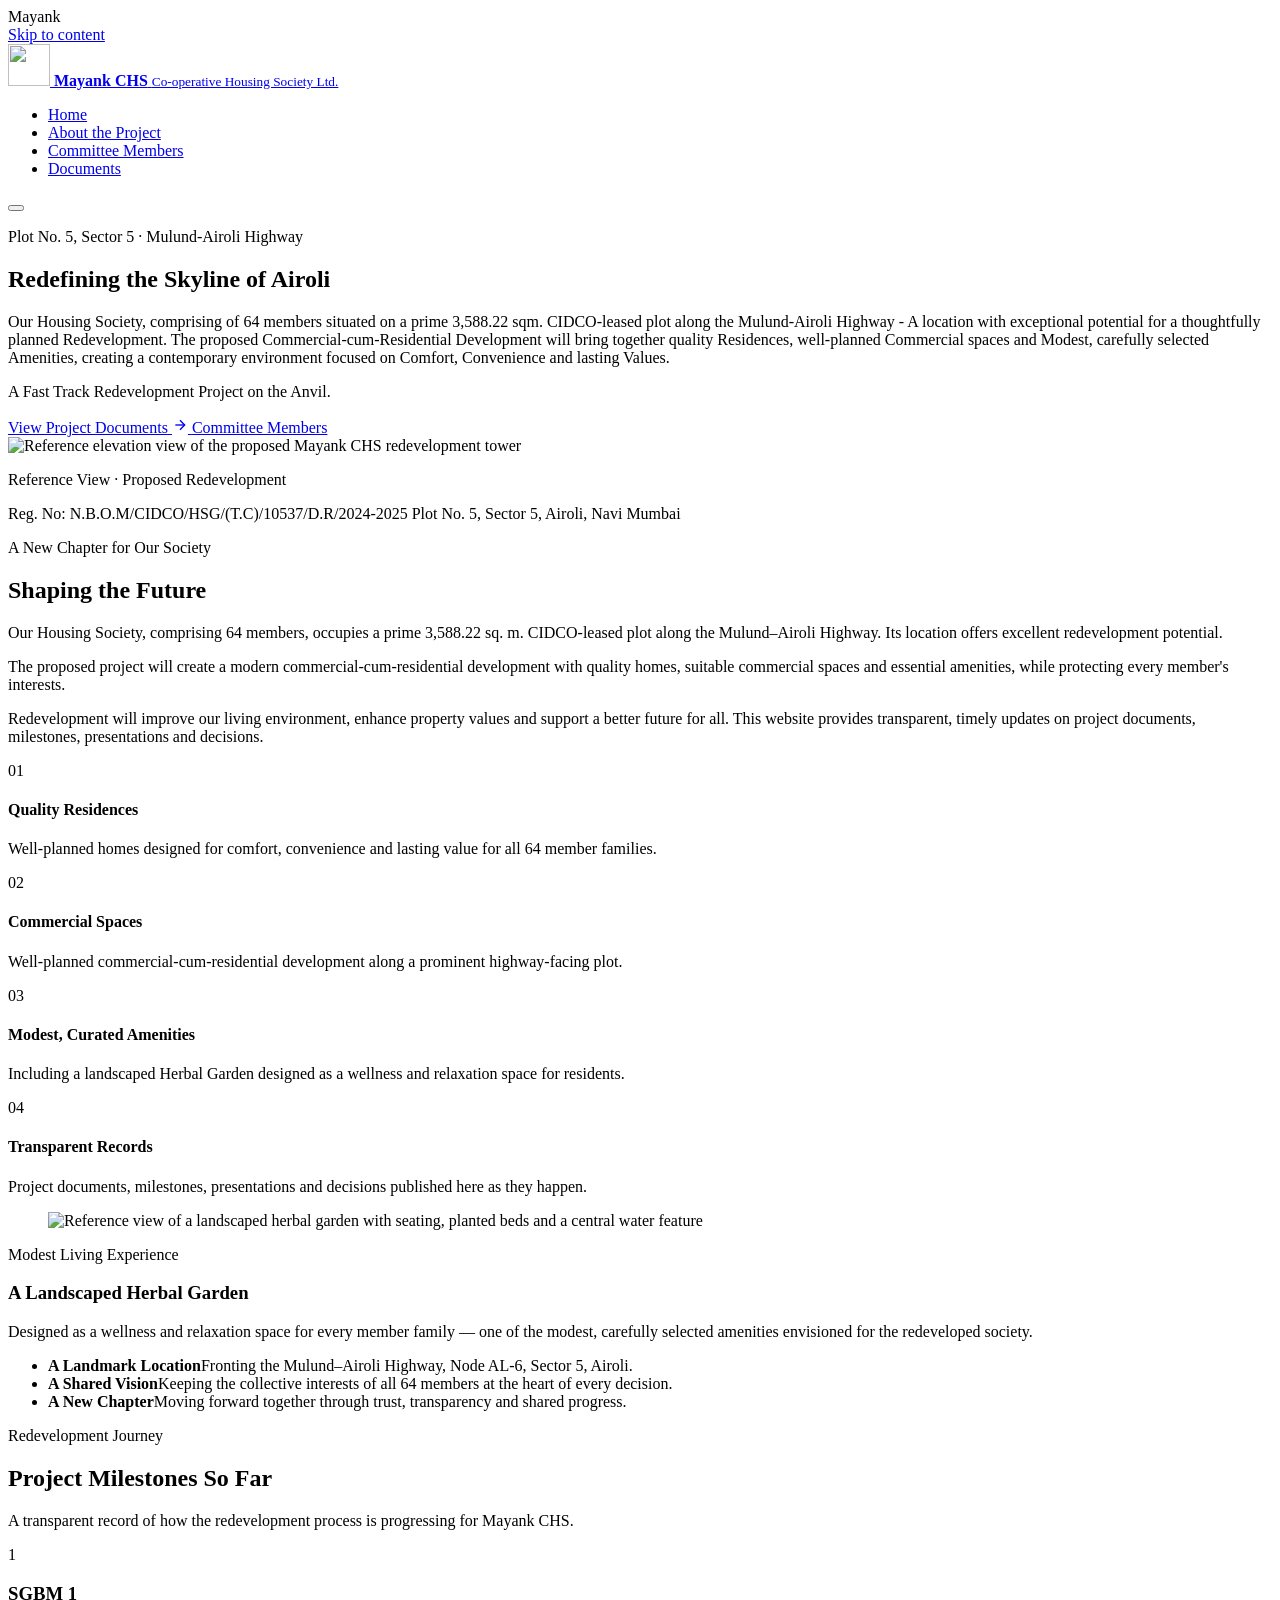
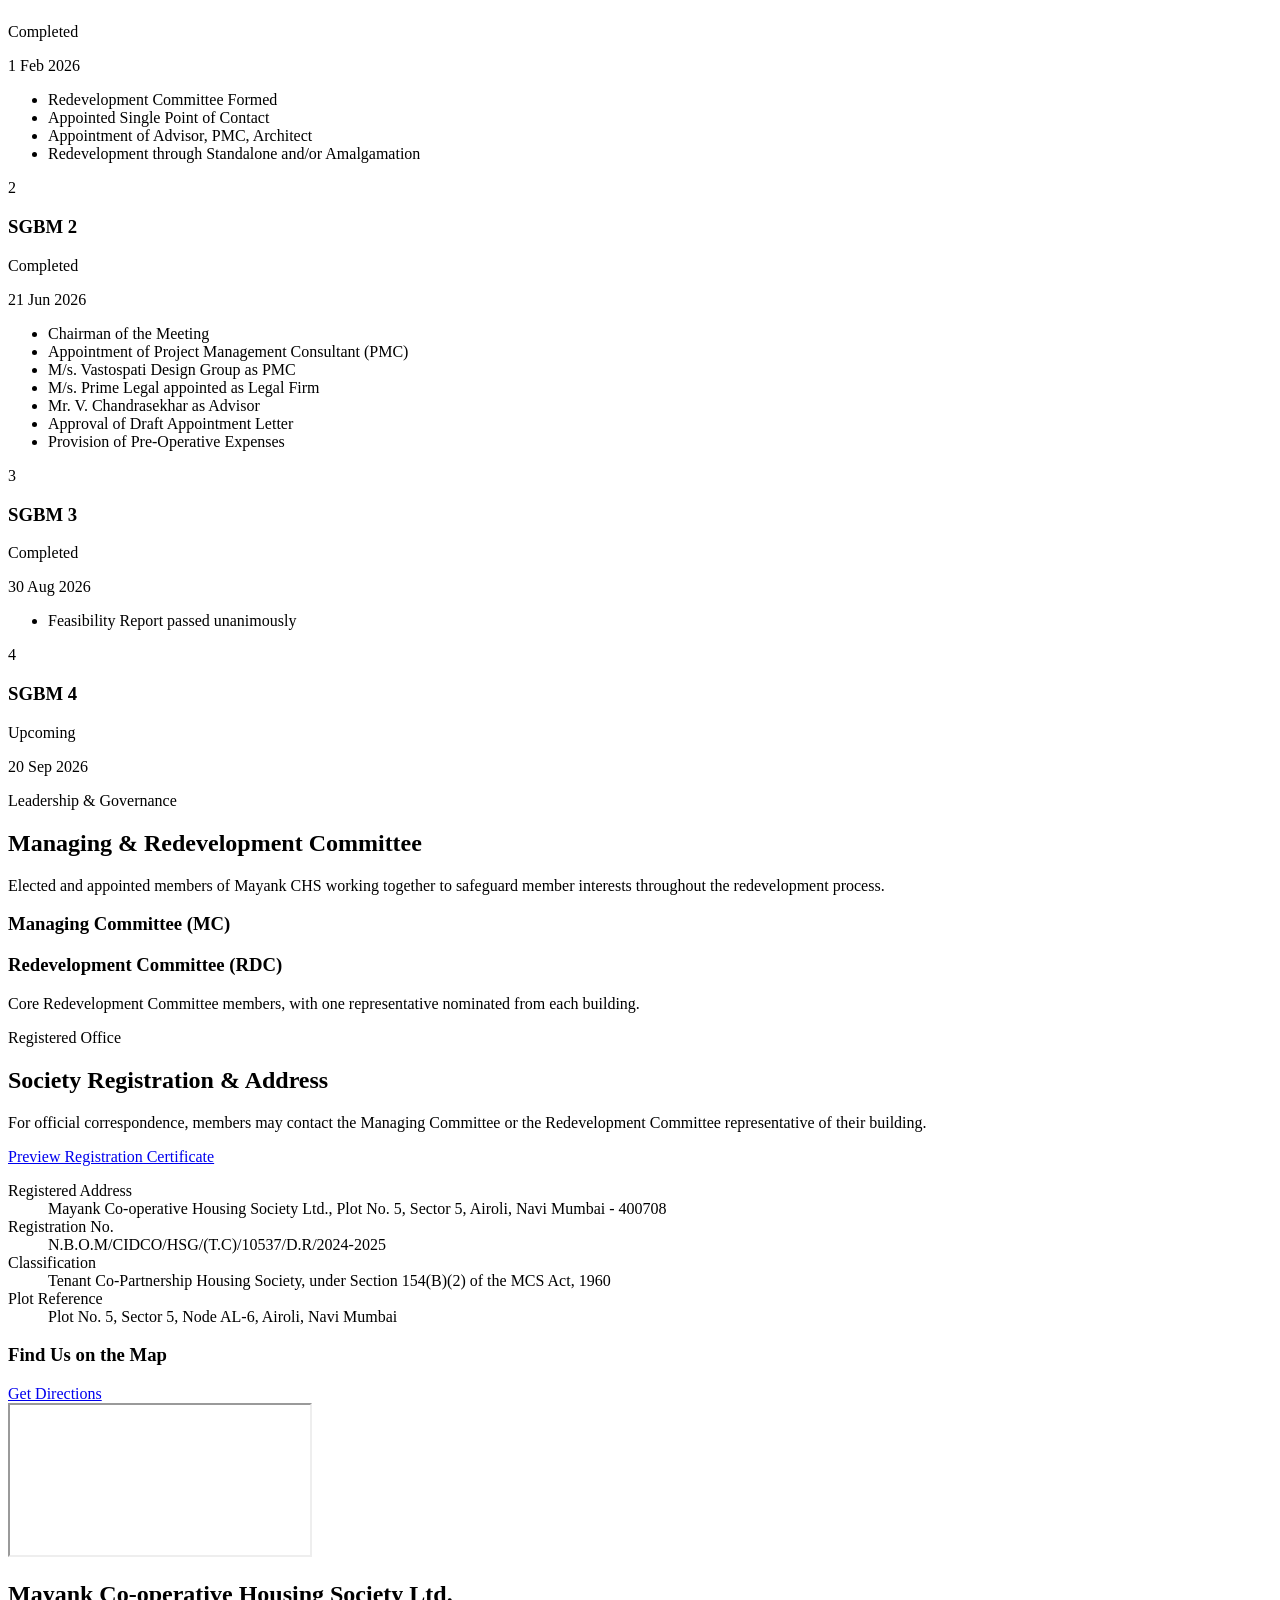
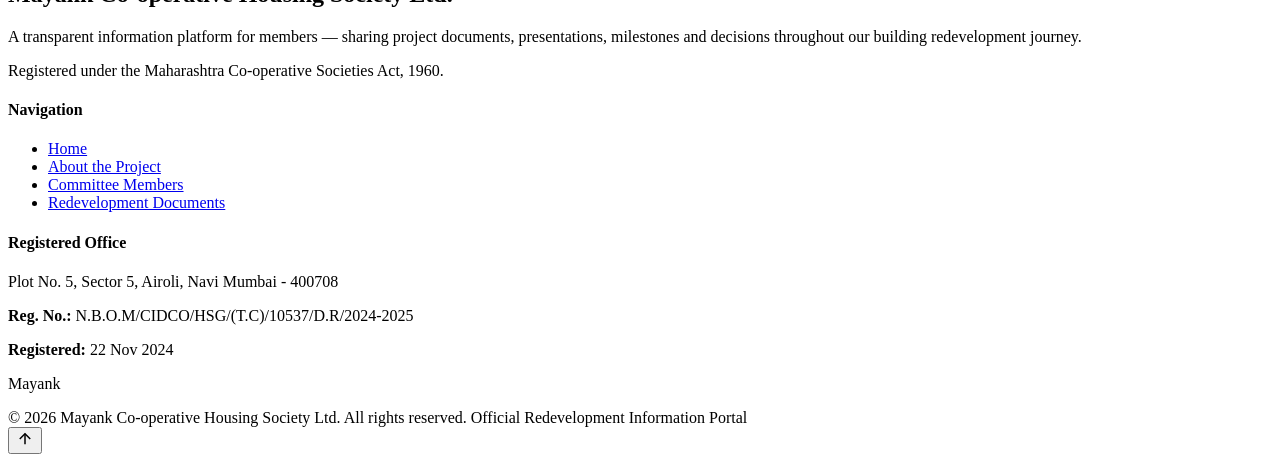
==== index.html @ bb6103ec "Add files via upload Initial commit" ====
<!DOCTYPE html>
<html lang="en">
<head>
  <meta charset="UTF-8">
  <meta name="viewport" content="width=device-width, initial-scale=1.0">
  <title>Mayank CHS Ltd. | Redevelopment Information Portal</title>
  <meta name="description" content="Official redevelopment information portal for Mayank Co-operative Housing Society Ltd., Plot No. 5, Sector 5, Airoli, Navi Mumbai. Committee members, project documents and milestones.">
  <meta name="theme-color" content="#f6f8fc">
  <script>document.documentElement.classList.add('js');</script>
  <link rel="preconnect" href="https://fonts.googleapis.com">
  <link rel="preconnect" href="https://fonts.gstatic.com" crossorigin>
  <link href="https://fonts.googleapis.com/css2?family=Cormorant+Garamond:ital,wght@0,500;0,600;1,500&family=Manrope:wght@400;500;600;700&display=swap" rel="stylesheet">
  <link rel="stylesheet" href="css/style.css">
  <link rel="icon" type="image/png" href="assets/images/mayank-logo.png">
</head>
<body>

  <div class="loader" aria-hidden="true">
    <div class="loader-inner">
      <span class="loader-mark">Mayank</span>
      <span class="loader-bar"><span></span></span>
    </div>
  </div>

  <div class="scroll-progress" id="scrollProgress" aria-hidden="true"></div>

  <a href="#main-content" class="skip-link">Skip to content</a>

  <!-- Header -->
  <header class="site-header" id="siteHeader">
    <div class="wrap header-inner">
      <a href="index.html" class="brand" aria-label="Mayank CHS home">
        <span class="brand-mark" aria-hidden="true"><img src="assets/images/mayank-logo.png" alt="" width="42" height="42"></span>
        <span class="brand-text">
          <strong data-society-short>Mayank CHS</strong>
          <small>Co-operative Housing Society Ltd.</small>
        </span>
      </a>

      <nav aria-label="Primary">
        <ul class="nav-menu" id="primaryNav">
          <li><a href="index.html" class="nav-link active" data-content="home.nav.home">Home</a></li>
          <li><a href="#about" class="nav-link" data-content="home.nav.about">About the Project</a></li>
          <li><a href="#committee" class="nav-link" data-content="home.nav.committee">Committee Members</a></li>
          <li><a href="documents.html" class="nav-link"><span data-content="home.nav.documents">Documents</span></a></li>
        </ul>
      </nav>

      <button class="mobile-toggle" aria-label="Toggle menu" aria-expanded="false" aria-controls="primaryNav">
        <span></span><span></span>
      </button>
    </div>
  </header>

  <!-- Hero -->
  <section class="hero hero-section" id="main-content" data-visible="home.hero.visible">
    <div class="hero-bg" aria-hidden="true">
      <span class="aurora a1"></span>
      <span class="aurora a2"></span>
      <span class="grain"></span>
    </div>

    <div class="wrap hero-grid">
      <div class="hero-copy hero-content">
        <p class="eyebrow">
          <span class="eyebrow-rule"></span>
          <span data-content="home.hero.badge">Plot No. 5, Sector 5 &middot; Mulund-Airoli Highway</span>
        </p>

        <h2 class="hero-title">
          <span class="line"><span class="line-inner" data-content="home.hero.titleLine1">Redefining the Skyline of</span></span>
          <span class="line"><span class="line-inner accent" data-content="home.hero.titleLine2">Airoli</span></span>
        </h2>

        <p class="hero-desc" id="heroSocietyDescription" data-reveal style="--d: 350ms">
          Our Housing Society, comprising of 64 members situated on a prime 3,588.22 sqm. CIDCO-leased plot along the Mulund-Airoli Highway - A location with exceptional potential for a thoughtfully planned Redevelopment. The proposed Commercial-cum-Residential Development will bring together quality Residences, well-planned Commercial spaces and Modest, carefully selected Amenities, creating a contemporary environment focused on Comfort, Convenience and lasting Values.
        </p>
        <p class="hero-tagline" data-reveal style="--d: 450ms" data-content="home.hero.tagline">A Fast Track Redevelopment Project on the Anvil.</p>

        <div class="hero-actions" data-reveal style="--d: 550ms">
          <a href="documents.html" class="btn btn-solid magnetic">
            <span data-content="home.hero.btnPrimary">View Project Documents</span>
            <svg width="16" height="16" viewBox="0 0 24 24" fill="none" stroke="currentColor" stroke-width="2" aria-hidden="true"><line x1="5" y1="12" x2="19" y2="12"></line><polyline points="12 5 19 12 12 19"></polyline></svg>
          </a>
          <a href="#committee" class="btn btn-ghost magnetic">
            <span data-content="home.hero.btnSecondary">Committee Members</span>
          </a>
        </div>
      </div>

      <div class="hero-visual">
        <div class="hero-figure" data-visible="home.hero.imageVisible" data-parallax="-0.08">
          <div class="hero-halo" aria-hidden="true"></div>
          <img src="assets/images/mayank-building-hero.png" alt="Reference elevation view of the proposed Mayank CHS redevelopment tower" class="hero-image">
          <p class="hero-caption">
            <span class="dot" aria-hidden="true"></span>
            <span data-content="home.hero.imageCaption">Reference View &middot; Proposed Redevelopment</span>
          </p>
        </div>
      </div>
    </div>

    <div class="wrap hero-meta" data-visible="home.topBar.visible">
      <span>Reg. No: <span data-society-reg>N.B.O.M/CIDCO/HSG/(T.C)/10537/D.R/2024-2025</span></span>
      <span data-content="home.topBar.plotLine">Plot No. 5, Sector 5, Airoli, Navi Mumbai</span>
      <a href="#about" class="scroll-cue" aria-label="Scroll to the project overview"><span></span></a>
    </div>
  </section>

  <!-- About -->
  <section class="section about" id="about">
    <div class="wrap">
      <div class="section-head" data-visible="home.about.visible">
        <p class="kicker" data-content="home.about.tag">A New Chapter for Our Society</p>
        <h2 class="section-title split" data-content="home.about.title">Shaping the Future</h2>
      </div>

      <div class="about-grid">
        <div class="about-copy" data-visible="home.about.visible">
          <p class="lead" data-reveal data-society-about-1>Our Housing Society, comprising 64 members, occupies a prime 3,588.22 sq. m. CIDCO-leased plot along the Mulund&ndash;Airoli Highway. Its location offers excellent redevelopment potential.</p>
          <p data-reveal data-society-about-2>The proposed project will create a modern commercial-cum-residential development with quality homes, suitable commercial spaces and essential amenities, while protecting every member's interests.</p>
          <p data-reveal data-society-about-3>Redevelopment will improve our living environment, enhance property values and support a better future for all. This website provides transparent, timely updates on project documents, milestones, presentations and decisions.</p>

          <div class="features">
            <article class="feature">
              <span class="feature-no">01</span>
              <h4 data-content="home.about.highlight1Title">Quality Residences</h4>
              <p data-content="home.about.highlight1Desc">Well-planned homes designed for comfort, convenience and lasting value for all 64 member families.</p>
            </article>
            <article class="feature">
              <span class="feature-no">02</span>
              <h4 data-content="home.about.highlight2Title">Commercial Spaces</h4>
              <p data-content="home.about.highlight2Desc">Well-planned commercial-cum-residential development along a prominent highway-facing plot.</p>
            </article>
            <article class="feature">
              <span class="feature-no">03</span>
              <h4 data-content="home.about.highlight3Title">Modest, Curated Amenities</h4>
              <p data-content="home.about.highlight3Desc">Including a landscaped Herbal Garden designed as a wellness and relaxation space for residents.</p>
            </article>
            <article class="feature">
              <span class="feature-no">04</span>
              <h4 data-content="home.about.highlight4Title">Transparent Records</h4>
              <p data-content="home.about.highlight4Desc">Project documents, milestones, presentations and decisions published here as they happen.</p>
            </article>
          </div>
        </div>

        <aside class="garden-card" data-visible="home.herbal.visible" data-reveal>
          <figure class="garden-media building-card-media" data-visible="home.herbal.imageVisible">
            <img src="assets/images/herbal-garden.jpg" alt="Reference view of a landscaped herbal garden with seating, planted beds and a central water feature" loading="lazy">
          </figure>
          <div class="garden-body">
            <p class="kicker" data-content="home.herbal.tag">Modest Living Experience</p>
            <h3 data-content="home.herbal.title">A Landscaped Herbal Garden</h3>
            <p data-content="home.herbal.desc">Designed as a wellness and relaxation space for every member family &mdash; one of the modest, carefully selected amenities envisioned for the redeveloped society.</p>
            <ul class="garden-points">
              <li><strong data-content="home.herbal.feature1Title">A Landmark Location</strong><span data-content="home.herbal.feature1Desc">Fronting the Mulund&ndash;Airoli Highway, Node AL-6, Sector 5, Airoli.</span></li>
              <li><strong data-content="home.herbal.feature2Title">A Shared Vision</strong><span data-content="home.herbal.feature2Desc">Keeping the collective interests of all 64 members at the heart of every decision.</span></li>
              <li><strong data-content="home.herbal.feature3Title">A New Chapter</strong><span data-content="home.herbal.feature3Desc">Moving forward together through trust, transparency and shared progress.</span></li>
            </ul>
          </div>
        </aside>
      </div>
    </div>
  </section>

  <!-- Milestones -->
  <section class="section milestones" id="milestones" data-visible="home.roadmap.visible">
    <div class="wrap">
      <div class="section-head center">
        <p class="kicker" data-content="home.roadmap.tag">Redevelopment Journey</p>
        <h2 class="section-title split" data-content="home.roadmap.title">Project Milestones So Far</h2>
        <p class="section-desc" data-content="home.roadmap.desc">A transparent record of how the redevelopment process is progressing for Mayank CHS.</p>
      </div>

      <div class="timeline" id="timeline">
        <div class="timeline-rail" aria-hidden="true"><span class="timeline-fill" id="timelineFill"></span></div>

        <article class="tl-item" data-reveal>
          <div class="tl-node" aria-hidden="true">1</div>
          <div class="tl-card">
            <div class="tl-top">
              <h3 data-content="home.roadmap.step1Title">SGBM 1</h3>
              <span class="tl-status done" data-content="home.roadmap.step1Status">Completed</span>
            </div>
            <p class="tl-date" data-content="home.roadmap.step1Date">1 Feb 2026</p>
            <ul class="tl-points" data-list="home.roadmap.step1Points">
              <li>Redevelopment Committee Formed</li>
              <li>Appointed Single Point of Contact</li>
              <li>Appointment of Advisor, PMC, Architect</li>
              <li>Redevelopment through Standalone and/or Amalgamation</li>
            </ul>
          </div>
        </article>

        <article class="tl-item right" data-reveal>
          <div class="tl-node" aria-hidden="true">2</div>
          <div class="tl-card">
            <div class="tl-top">
              <h3 data-content="home.roadmap.step2Title">SGBM 2</h3>
              <span class="tl-status done" data-content="home.roadmap.step2Status">Completed</span>
            </div>
            <p class="tl-date" data-content="home.roadmap.step2Date">21 Jun 2026</p>
            <ul class="tl-points" data-list="home.roadmap.step2Points">
              <li>Chairman of the Meeting</li>
              <li>Appointment of Project Management Consultant (PMC)</li>
              <li>M/s. Vastospati Design Group as PMC</li>
              <li>M/s. Prime Legal appointed as Legal Firm</li>
              <li>Mr. V. Chandrasekhar as Advisor</li>
              <li>Approval of Draft Appointment Letter</li>
              <li>Provision of Pre-Operative Expenses</li>
            </ul>
          </div>
        </article>

        <article class="tl-item" data-reveal>
          <div class="tl-node" aria-hidden="true">3</div>
          <div class="tl-card">
            <div class="tl-top">
              <h3 data-content="home.roadmap.step3Title">SGBM 3</h3>
              <span class="tl-status done" data-content="home.roadmap.step3Status">Completed</span>
            </div>
            <p class="tl-date" data-content="home.roadmap.step3Date">30 Aug 2026</p>
            <ul class="tl-points" data-list="home.roadmap.step3Points">
              <li>Feasibility Report passed unanimously</li>
            </ul>
          </div>
        </article>

        <article class="tl-item right is-next" data-reveal>
          <div class="tl-node" aria-hidden="true">4</div>
          <div class="tl-card">
            <div class="tl-top">
              <h3 data-content="home.roadmap.step4Title">SGBM 4</h3>
              <span class="tl-status next" data-content="home.roadmap.step4Status">Upcoming</span>
            </div>
            <p class="tl-date" data-content="home.roadmap.step4Date">20 Sep 2026</p>
            <ul class="tl-points" data-list="home.roadmap.step4Points"></ul>
          </div>
        </article>
      </div>
    </div>
  </section>

  <!-- Committee -->
  <section class="section committee" id="committee" data-visible="home.committee.visible">
    <div class="wrap">
      <div class="section-head center">
        <p class="kicker" data-content="home.committee.tag">Leadership &amp; Governance</p>
        <h2 class="section-title split" data-content="home.committee.title">Managing &amp; Redevelopment Committee</h2>
        <p class="section-desc" data-content="home.committee.desc">Elected and appointed members of Mayank CHS working together to safeguard member interests throughout the redevelopment process.</p>
      </div>

      <div class="committee-block" data-visible="home.committee.mcVisible">
        <h3 class="group-title" data-content="home.committee.mcTitle">Managing Committee (MC)</h3>
        <div class="committee-grid" id="mcMembersContainer"></div>
      </div>

      <div class="committee-block" data-visible="home.committee.rdcVisible">
        <h3 class="group-title" data-content="home.committee.rdcTitle">Redevelopment Committee (RDC)</h3>
        <p class="group-desc" data-content="home.committee.rdcDesc">Core Redevelopment Committee members, with one representative nominated from each building.</p>
        <div class="committee-grid" id="rdcMembersContainer"></div>
      </div>
    </div>
  </section>

  <!-- Registered office -->
  <section class="section office" id="office" data-visible="home.office.visible">
    <div class="wrap office-grid">
      <div class="office-intro">
        <p class="kicker" data-content="home.office.tag">Registered Office</p>
        <h2 class="section-title split" data-content="home.office.title">Society Registration &amp; Address</h2>
        <p data-society-officenote>For official correspondence, members may contact the Managing Committee or the Redevelopment Committee representative of their building.</p>
        <a href="documents.html" class="btn btn-ghost magnetic"><span data-content="home.office.ctaLabel">Preview Registration Certificate</span></a>
      </div>

      <dl class="office-list">
        <div class="office-row">
          <dt data-content="home.office.labelAddress">Registered Address</dt>
          <dd data-society-address>Mayank Co-operative Housing Society Ltd., Plot No. 5, Sector 5, Airoli, Navi Mumbai - 400708</dd>
        </div>
        <div class="office-row">
          <dt data-content="home.office.labelReg">Registration No.</dt>
          <dd data-society-reg>N.B.O.M/CIDCO/HSG/(T.C)/10537/D.R/2024-2025</dd>
        </div>
        <div class="office-row">
          <dt data-content="home.office.labelClassification">Classification</dt>
          <dd data-society-classification>Tenant Co-Partnership Housing Society, under Section 154(B)(2) of the MCS Act, 1960</dd>
        </div>
        <div class="office-row">
          <dt data-content="home.office.labelPlotRef">Plot Reference</dt>
          <dd data-society-plotref>Plot No. 5, Sector 5, Node AL-6, Airoli, Navi Mumbai</dd>
        </div>
      </dl>
    </div>

    <div class="wrap">
      <div class="map-block" data-visible="home.office.mapVisible" data-reveal>
        <div class="map-head">
          <h3 data-content="home.office.mapTitle">Find Us on the Map</h3>
          <a href="#" id="societyMapDirections" target="_blank" rel="noopener" class="link-arrow" data-content="home.office.mapDirectionsLabel">Get Directions</a>
        </div>
        <div class="map-embed">
          <iframe id="societyMapFrame" src="" title="Mayank CHS location map" loading="lazy" referrerpolicy="no-referrer-when-downgrade"></iframe>
        </div>
      </div>
    </div>
  </section>

  <!-- Footer -->
  <footer class="site-footer" data-visible="home.footer.visible">
    <div class="wrap">
      <div class="footer-grid">
        <div class="footer-brand">
          <h2 data-society-name>Mayank Co-operative Housing Society Ltd.</h2>
          <p data-content="home.footer.blurb">A transparent information platform for members &mdash; sharing project documents, presentations, milestones and decisions throughout our building redevelopment journey.</p>
          <p class="footer-compliance" data-content="home.footer.complianceLine">Registered under the Maharashtra Co-operative Societies Act, 1960.</p>
        </div>

        <div class="footer-col">
          <h4 data-content="home.footer.navHeading">Navigation</h4>
          <ul class="footer-links">
            <li><a href="index.html" data-content="home.nav.home">Home</a></li>
            <li><a href="#about" data-content="home.nav.about">About the Project</a></li>
            <li><a href="#committee" data-content="home.nav.committee">Committee Members</a></li>
            <li><a href="documents.html" data-content="home.topBar.docsLinkLabel">Redevelopment Documents</a></li>
          </ul>
        </div>

        <div class="footer-col">
          <h4 data-content="home.footer.officeHeading">Registered Office</h4>
          <p data-society-address>Plot No. 5, Sector 5, Airoli, Navi Mumbai - 400708</p>
          <p><strong>Reg. No.:</strong> <span data-society-reg>N.B.O.M/CIDCO/HSG/(T.C)/10537/D.R/2024-2025</span></p>
          <p><strong>Registered:</strong> <span data-society-regdate>22 Nov 2024</span></p>
        </div>
      </div>

      <p class="footer-wordmark" aria-hidden="true">Mayank</p>

      <div class="footer-bottom">
        <span>&copy; <span id="currentYear">2026</span> <span data-society-name>Mayank Co-operative Housing Society Ltd.</span> All rights reserved.</span>
        <span data-content="home.footer.bottomTagline">Official Redevelopment Information Portal</span>
      </div>
    </div>
  </footer>

  <button type="button" class="back-to-top" id="backToTop" aria-label="Back to top">
    <svg width="18" height="18" viewBox="0 0 24 24" fill="none" stroke="currentColor" stroke-width="2" aria-hidden="true"><line x1="12" y1="19" x2="12" y2="5"></line><polyline points="5 12 12 5 19 12"></polyline></svg>
  </button>

  <script src="js/store.js"></script>
  <script src="js/main.js"></script>
  <script src="js/effects.js"></script>
  <script>document.getElementById('currentYear').textContent = new Date().getFullYear();</script>
</body>
</html>
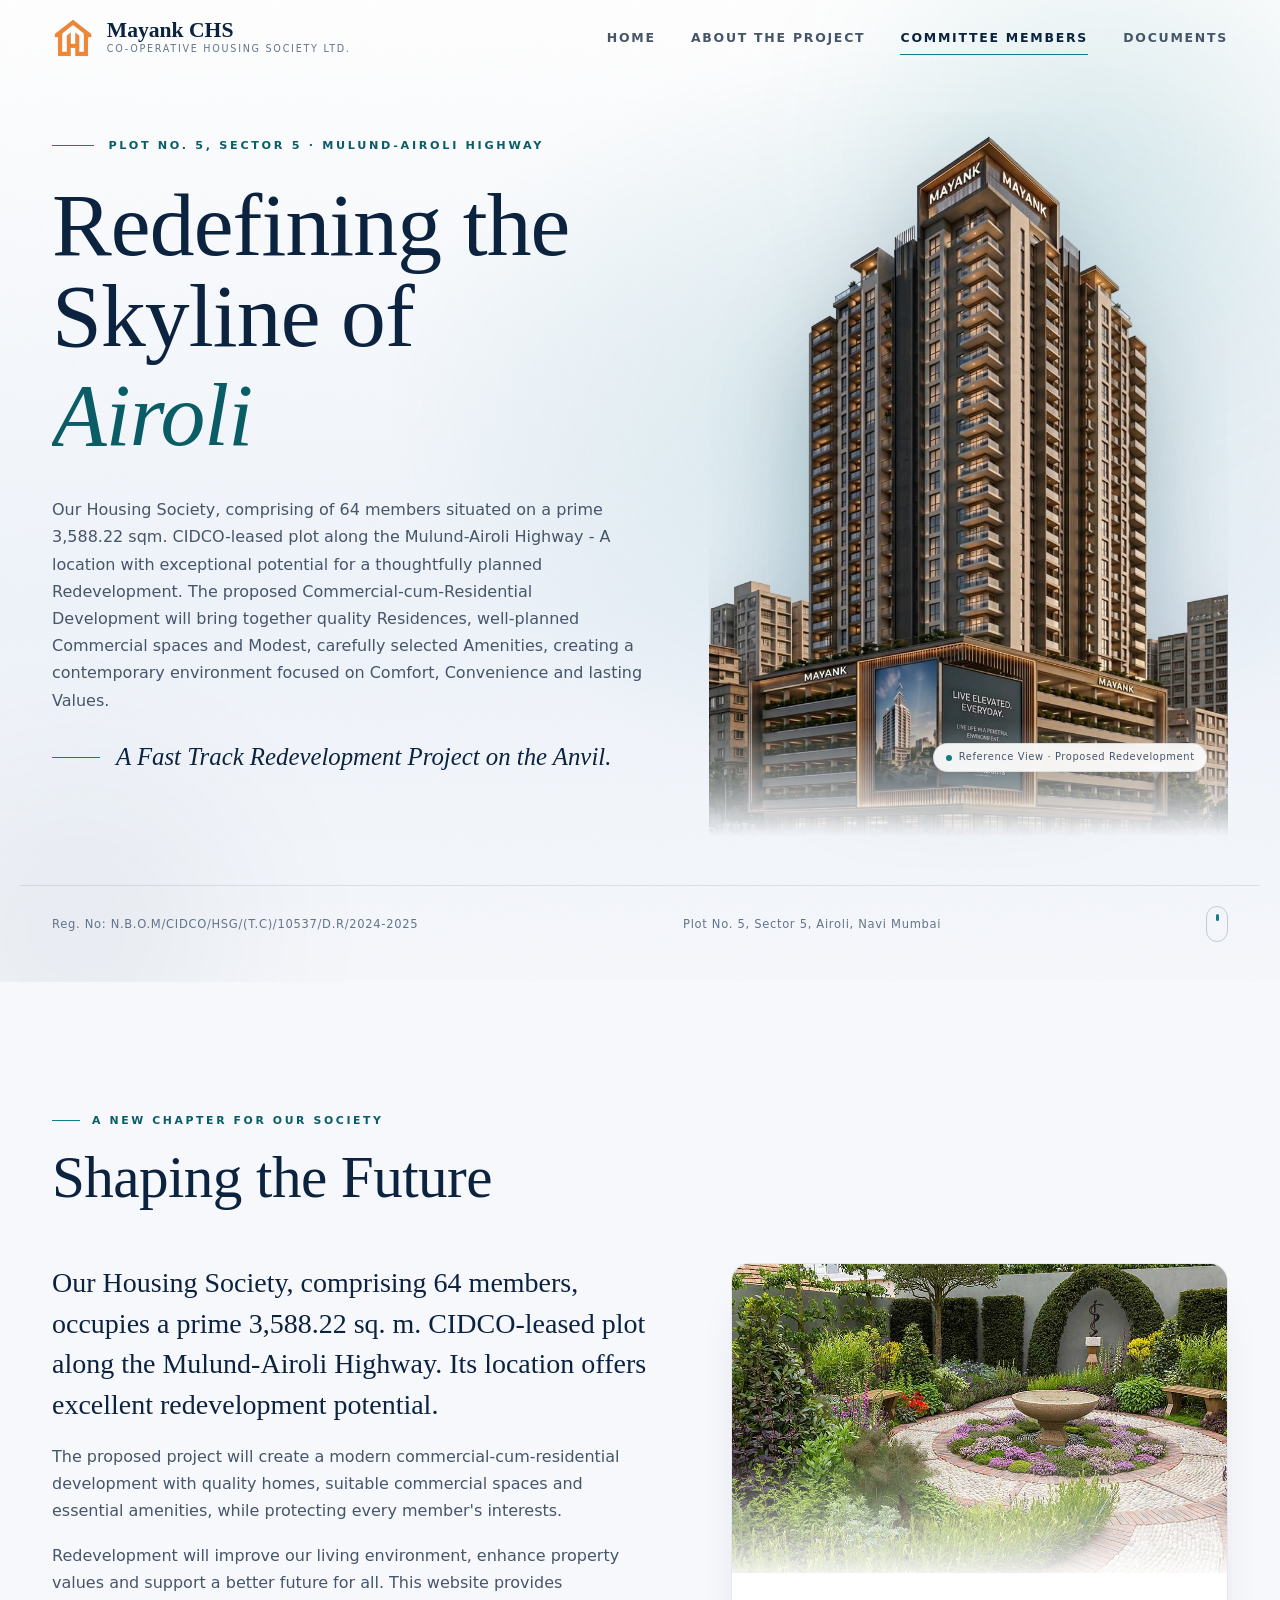
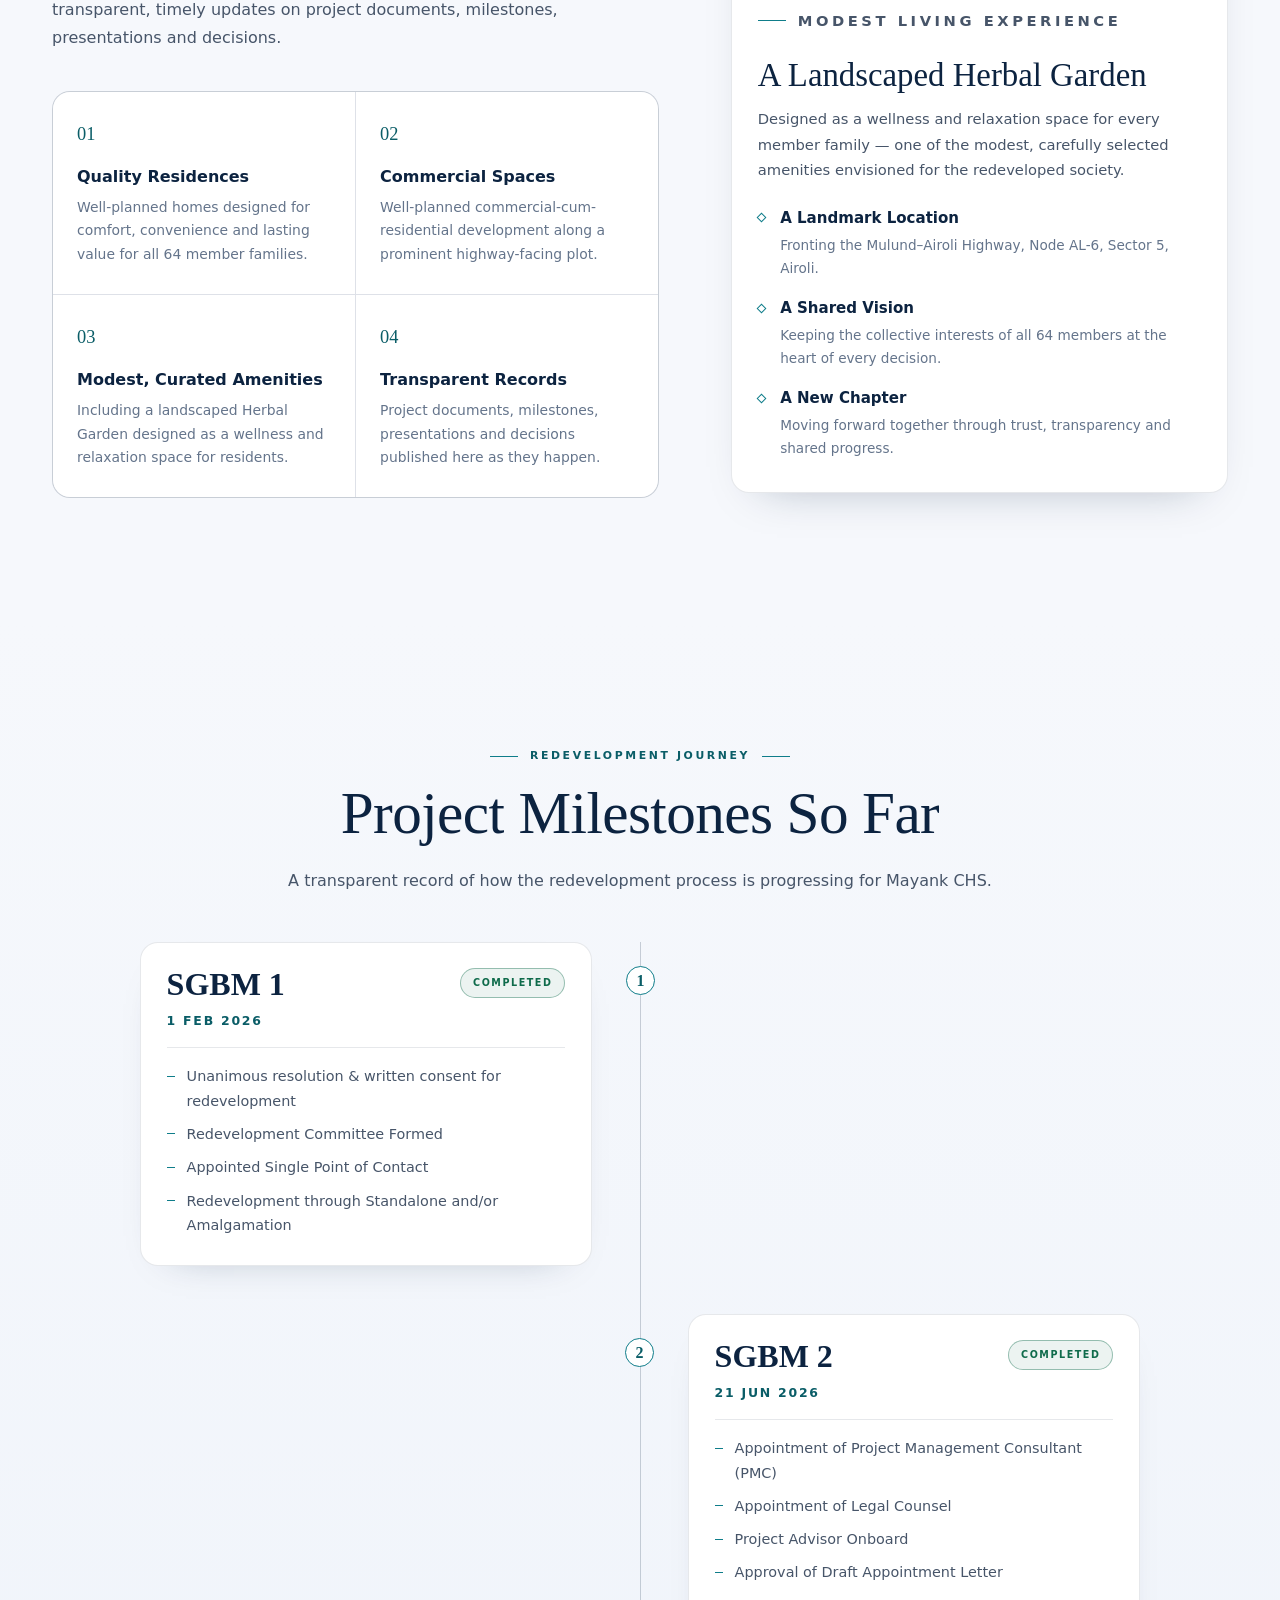
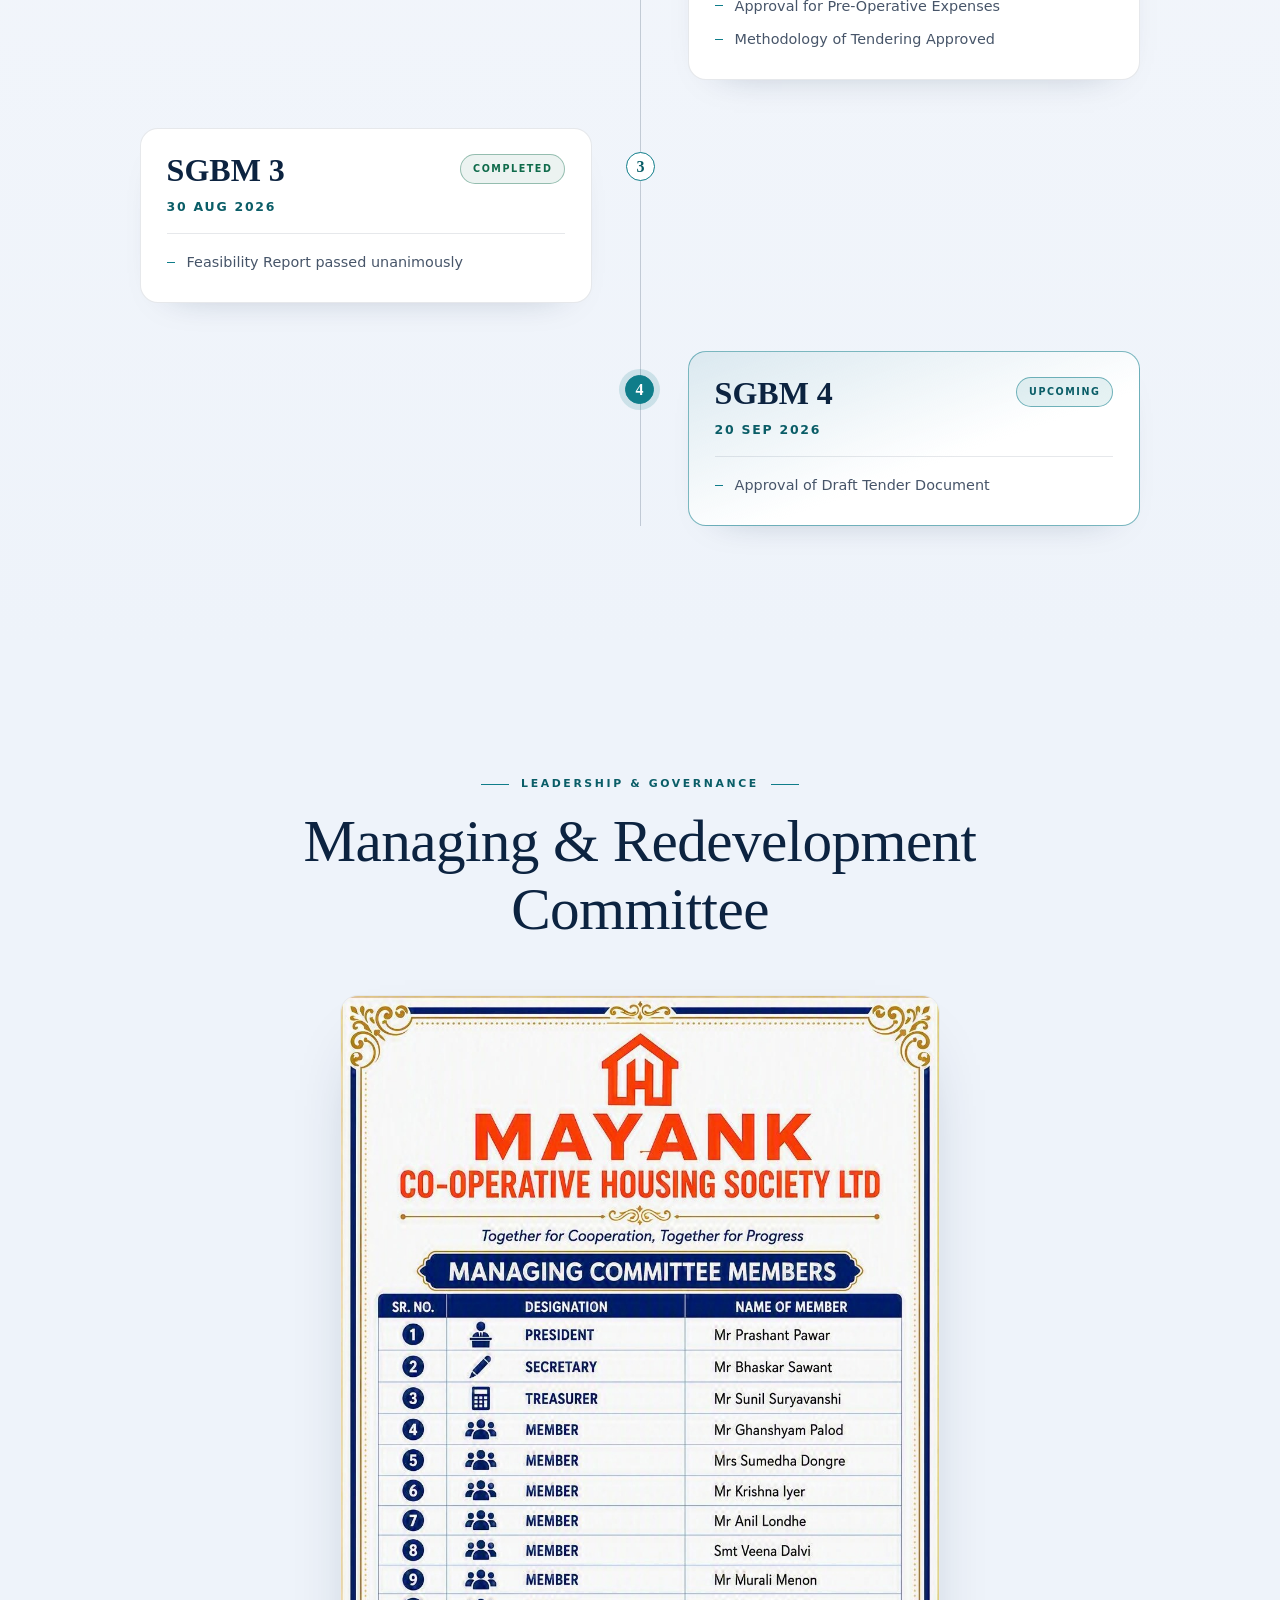
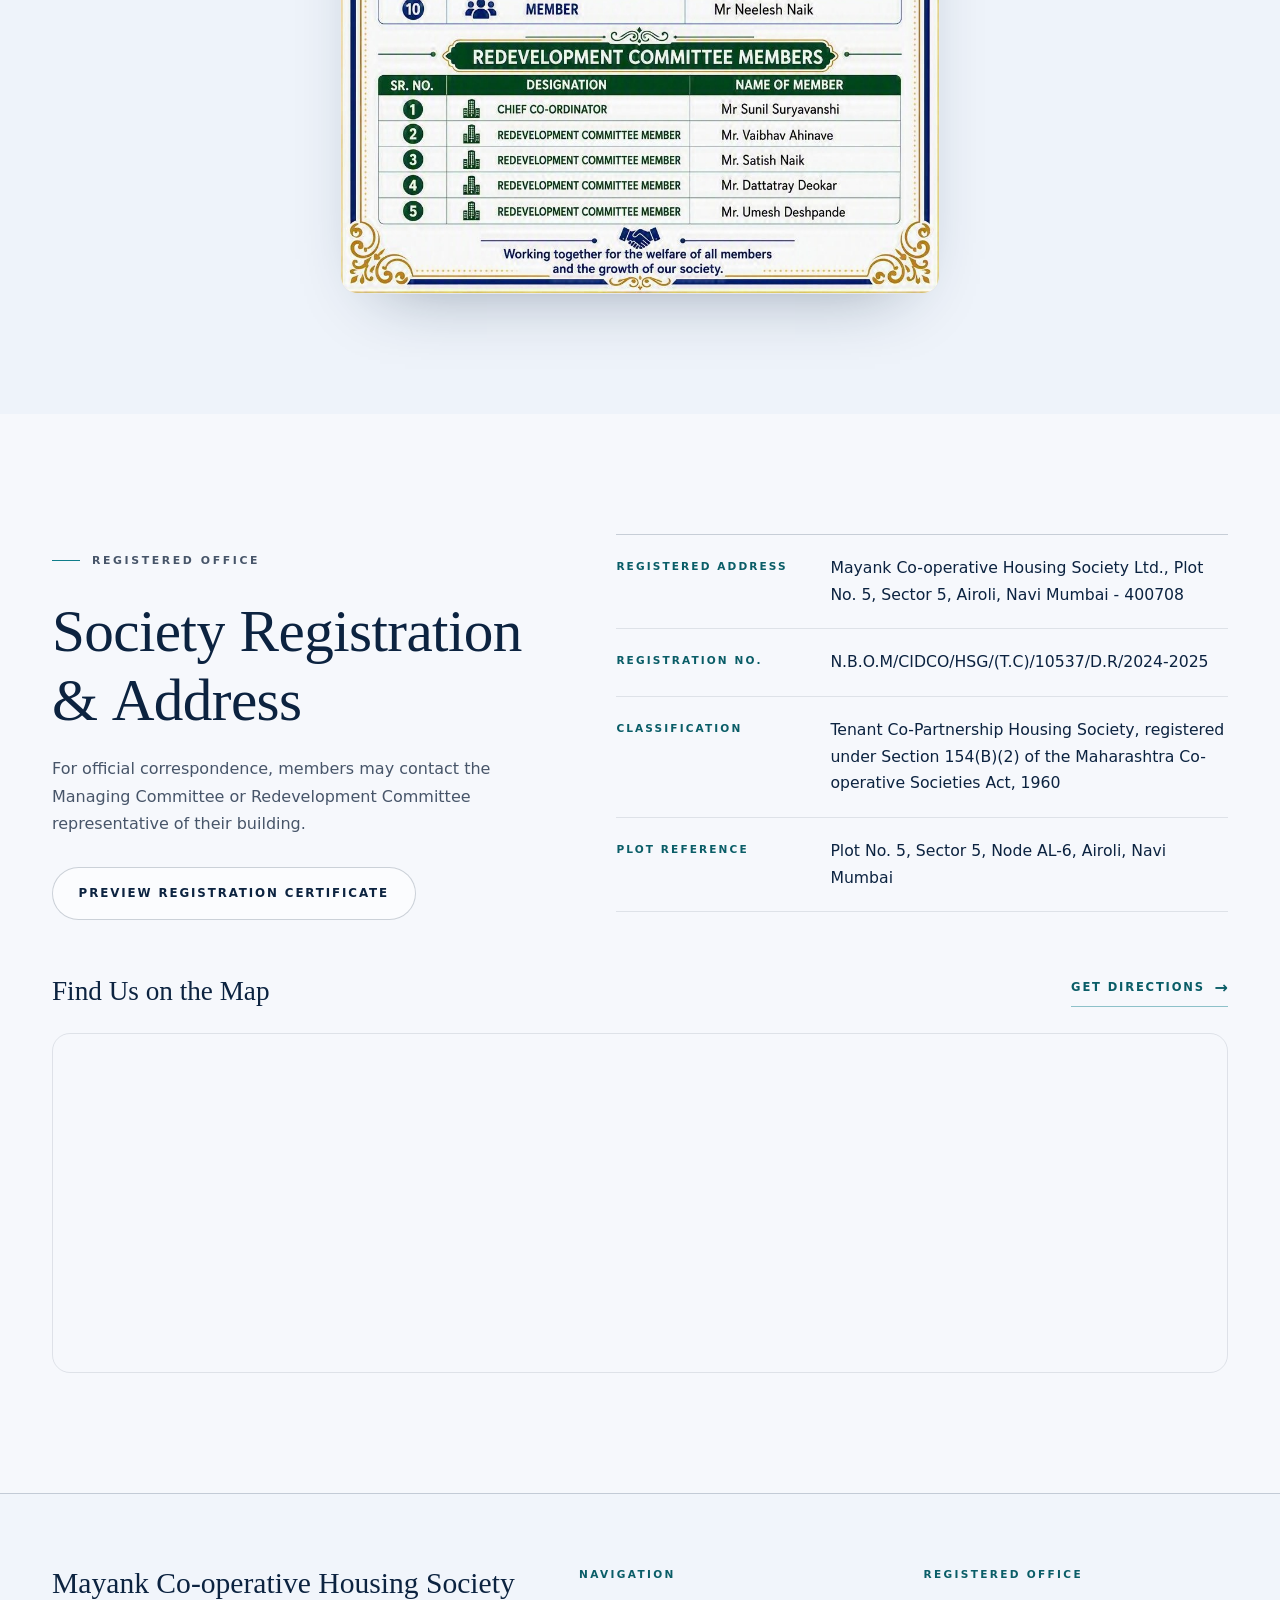
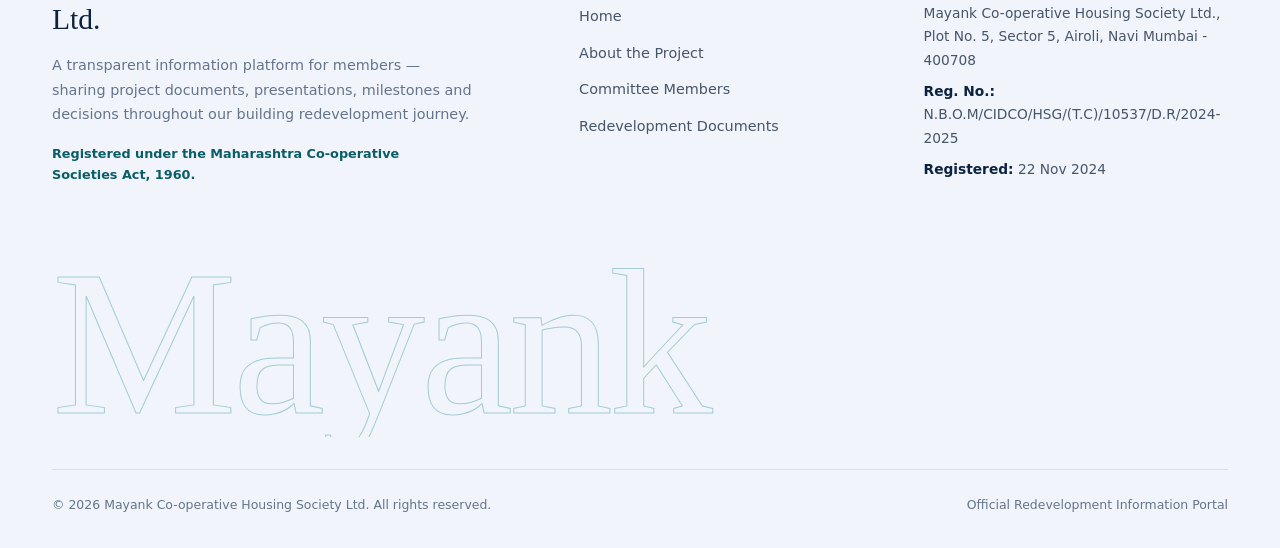
==== commit 85b03041: "new changes" ====
--- a/index.html
+++ b/index.html
@@ -76,16 +76,6 @@
           Our Housing Society, comprising of 64 members situated on a prime 3,588.22 sqm. CIDCO-leased plot along the Mulund-Airoli Highway - A location with exceptional potential for a thoughtfully planned Redevelopment. The proposed Commercial-cum-Residential Development will bring together quality Residences, well-planned Commercial spaces and Modest, carefully selected Amenities, creating a contemporary environment focused on Comfort, Convenience and lasting Values.
         </p>
         <p class="hero-tagline" data-reveal style="--d: 450ms" data-content="home.hero.tagline">A Fast Track Redevelopment Project on the Anvil.</p>
-
-        <div class="hero-actions" data-reveal style="--d: 550ms">
-          <a href="documents.html" class="btn btn-solid magnetic">
-            <span data-content="home.hero.btnPrimary">View Project Documents</span>
-            <svg width="16" height="16" viewBox="0 0 24 24" fill="none" stroke="currentColor" stroke-width="2" aria-hidden="true"><line x1="5" y1="12" x2="19" y2="12"></line><polyline points="12 5 19 12 12 19"></polyline></svg>
-          </a>
-          <a href="#committee" class="btn btn-ghost magnetic">
-            <span data-content="home.hero.btnSecondary">Committee Members</span>
-          </a>
-        </div>
       </div>
 
       <div class="hero-visual">
@@ -185,9 +175,9 @@
             </div>
             <p class="tl-date" data-content="home.roadmap.step1Date">1 Feb 2026</p>
             <ul class="tl-points" data-list="home.roadmap.step1Points">
+              <li>Unanimous resolution &amp; written consent for redevelopment</li>
               <li>Redevelopment Committee Formed</li>
               <li>Appointed Single Point of Contact</li>
-              <li>Appointment of Advisor, PMC, Architect</li>
               <li>Redevelopment through Standalone and/or Amalgamation</li>
             </ul>
           </div>
@@ -202,13 +192,12 @@
             </div>
             <p class="tl-date" data-content="home.roadmap.step2Date">21 Jun 2026</p>
             <ul class="tl-points" data-list="home.roadmap.step2Points">
-              <li>Chairman of the Meeting</li>
               <li>Appointment of Project Management Consultant (PMC)</li>
-              <li>M/s. Vastospati Design Group as PMC</li>
-              <li>M/s. Prime Legal appointed as Legal Firm</li>
-              <li>Mr. V. Chandrasekhar as Advisor</li>
+              <li>Appointment of Legal Counsel</li>
+              <li>Project Advisor Onboard</li>
               <li>Approval of Draft Appointment Letter</li>
-              <li>Provision of Pre-Operative Expenses</li>
+              <li>Approval for Pre-Operative Expenses</li>
+              <li>Methodology of Tendering Approved</li>
             </ul>
           </div>
         </article>
@@ -235,9 +224,23 @@
               <span class="tl-status next" data-content="home.roadmap.step4Status">Upcoming</span>
             </div>
             <p class="tl-date" data-content="home.roadmap.step4Date">20 Sep 2026</p>
-            <ul class="tl-points" data-list="home.roadmap.step4Points"></ul>
+            <ul class="tl-points" data-list="home.roadmap.step4Points">
+              <li>Approval of Draft Tender Document</li>
+            </ul>
           </div>
         </article>
+
+        <!-- <article class="tl-item" data-reveal>
+          <div class="tl-node" aria-hidden="true">5</div>
+          <div class="tl-card">
+            <div class="tl-top">
+              <h3 data-content="home.roadmap.step5Title">SGBM 5</h3>
+              <span class="tl-status next" data-content="home.roadmap.step5Status">Upcoming</span>
+            </div>
+            <p class="tl-date" data-content="home.roadmap.step5Date">Date to be announced</p>
+            <ul class="tl-points" data-list="home.roadmap.step5Points"></ul>
+          </div>
+        </article> -->
       </div>
     </div>
   </section>
@@ -248,19 +251,12 @@
       <div class="section-head center">
         <p class="kicker" data-content="home.committee.tag">Leadership &amp; Governance</p>
         <h2 class="section-title split" data-content="home.committee.title">Managing &amp; Redevelopment Committee</h2>
-        <p class="section-desc" data-content="home.committee.desc">Elected and appointed members of Mayank CHS working together to safeguard member interests throughout the redevelopment process.</p>
-      </div>
-
-      <div class="committee-block" data-visible="home.committee.mcVisible">
-        <h3 class="group-title" data-content="home.committee.mcTitle">Managing Committee (MC)</h3>
-        <div class="committee-grid" id="mcMembersContainer"></div>
-      </div>
-
-      <div class="committee-block" data-visible="home.committee.rdcVisible">
-        <h3 class="group-title" data-content="home.committee.rdcTitle">Redevelopment Committee (RDC)</h3>
-        <p class="group-desc" data-content="home.committee.rdcDesc">Core Redevelopment Committee members, with one representative nominated from each building.</p>
-        <div class="committee-grid" id="rdcMembersContainer"></div>
-      </div>
+      </div>
+
+      <figure class="committee-poster" data-reveal>
+        <img src="assets/images/CommiteeMembers.jpeg" width="1024" height="1536" loading="lazy"
+          alt="Mayank Co-operative Housing Society Ltd. committee members. Managing Committee: President, Mr Prashant Pawar; Secretary, Mr Bhaskar Sawant; Treasurer, Mr Sunil Suryavanshi; Members, Mr Ghanshyam Palod, Mrs Sumedha Dongre, Mr Krishna Iyer, Mr Anil Londhe, Smt Veena Dalvi, Mr Murali Menon and Mr Neelesh Naik. Redevelopment Committee: Chief Co-ordinator, Mr Sunil Suryavanshi; Members, Mr Vaibhav Ahinave, Mr Satish Naik, Mr Dattatray Deokar and Mr Umesh Deshpande.">
+      </figure>
     </div>
   </section>
 
--- a/css/style.css
+++ b/css/style.css
@@ -0,0 +1,587 @@
+/* ==========================================================================
+   Mayank CHS - Design 2 "Teal Editorial"
+   Light, cinematic and editorial: the main site's teal and navy palette with
+   this design's own serif typography. All motion lives in js/effects.js; every
+   hidden-until-animated state is scoped to html.js, so without scripts the
+   page is fully visible and readable.
+   ========================================================================== */
+
+:root {
+  --ink: #f6f8fc;          /* page ground, as on the main site */
+  --ink-2: #eef3fa;        /* alternating section ground */
+  --panel: #ffffff;        /* cards */
+  --panel-2: #f1f5fb;
+  --line: rgba(12, 35, 64, 0.10);
+  --line-strong: rgba(12, 35, 64, 0.20);
+  --text: #0c2340;         /* the main site's navy */
+  --muted: #475569;
+  --soft: #64748b;
+  --accent: #0f7d8a;       /* the main site's teal: rules, dots, fills */
+  --accent-2: #0a5d67;     /* darker teal, for text and labels */
+  --accent-rgb: 15, 125, 138;
+  --ok: #0f6b4b;
+  --ok-rgb: 15, 107, 75;
+  --serif: 'Cormorant Garamond', 'Times New Roman', serif;
+  --sans: 'Manrope', system-ui, -apple-system, 'Segoe UI', Roboto, sans-serif;
+  --wrap: 1240px;
+  --ease: cubic-bezier(0.22, 1, 0.36, 1);
+  --radius: 18px;
+
+  /* Tokens referenced by inline styles in the shared renderers. */
+  --radius-lg: 18px;
+  --slate-300: rgba(12, 35, 64, 0.22);
+  --slate-500: #475569;
+  --slate-600: #475569;
+  --border-strong: rgba(12, 35, 64, 0.22);
+}
+
+*, *::before, *::after { box-sizing: border-box; margin: 0; padding: 0; }
+[hidden] { display: none !important; }
+
+html { scroll-behavior: smooth; -webkit-text-size-adjust: 100%; }
+
+body {
+  font-family: var(--sans);
+  font-variant-numeric: lining-nums;
+  font-size: 16px;
+  line-height: 1.7;
+  color: var(--text);
+  background: var(--ink);
+  -webkit-font-smoothing: antialiased;
+  overflow-x: hidden;
+}
+
+img { max-width: 100%; display: block; }
+a { color: inherit; text-decoration: none; }
+button { font: inherit; color: inherit; }
+ul { list-style: none; }
+::selection { background: rgba(var(--accent-rgb), 0.28); color: var(--text); }
+:focus-visible { outline: 2px solid var(--accent-2); outline-offset: 3px; border-radius: 4px; }
+section[id] { scroll-margin-top: 80px; }
+
+.wrap { width: 100%; max-width: var(--wrap); margin: 0 auto; padding: 0 1.25rem; }
+@media (min-width: 768px) { .wrap { padding: 0 2rem; } }
+
+/* Single-column grids size to the container, not to their widest unbreakable
+   content - otherwise one long value (e.g. an admin-edited title) widens the
+   whole column past a phone screen. Media-query templates below still win. */
+.hero-grid, .about-grid, .office-grid, .office-row, .committee-grid, .features, .footer-grid { grid-template-columns: minmax(0, 1fr); }
+dd, h1, h2, h3, h4, p, .member-name, [data-society-reg] { overflow-wrap: break-word; }
+
+.skip-link {
+  position: absolute; left: 1rem; top: -100px; z-index: 4000;
+  padding: 0.7rem 1.1rem; border-radius: 10px;
+  background: var(--text); color: var(--ink); font-weight: 700;
+}
+.skip-link:focus { top: 1rem; }
+
+/* Shared renderers' empty states use a white inline background. */
+.committee-grid > div[style], #documentsListContainer > div[style] { background: var(--panel) !important; }
+
+/* ---------------------------------------------------------------- loader */
+.loader { display: none; }
+.js .loader {
+  position: fixed; inset: 0; z-index: 3000;
+  display: grid; place-items: center;
+  background: var(--ink);
+  transition: opacity 0.8s var(--ease), visibility 0.8s;
+}
+.is-loaded .loader { opacity: 0; visibility: hidden; }
+.loader-inner { display: grid; justify-items: center; gap: 1.2rem; }
+.loader-mark {
+  font-family: var(--serif); font-size: clamp(2.4rem, 6vw, 3.6rem);
+  letter-spacing: 0.3em; padding-left: 0.3em; text-transform: uppercase;
+  color: var(--accent-2); animation: loaderMark 1.2s var(--ease) both;
+}
+.loader-bar { width: 140px; height: 1px; background: var(--line-strong); overflow: hidden; }
+.loader-bar span { display: block; height: 100%; background: var(--accent); animation: loaderBar 1.1s var(--ease) infinite; }
+@keyframes loaderMark { from { opacity: 0; letter-spacing: 0.6em; } }
+@keyframes loaderBar { from { transform: translateX(-100%); } to { transform: translateX(100%); } }
+
+.scroll-progress {
+  position: fixed; top: 0; left: 0; right: 0; z-index: 2001; height: 2px;
+  background: linear-gradient(90deg, var(--accent-2), var(--accent));
+  transform: scaleX(0); transform-origin: left;
+}
+
+/* ----------------------------------------------------------------- header */
+.site-header {
+  position: fixed; top: 0; left: 0; right: 0; z-index: 1000;
+  border-bottom: 1px solid transparent;
+  transition: background 0.4s var(--ease), border-color 0.4s;
+}
+.site-header.is-solid {
+  background: rgba(246, 248, 252, 0.86);
+  -webkit-backdrop-filter: blur(14px) saturate(140%);
+  backdrop-filter: blur(14px) saturate(140%);
+  border-bottom-color: var(--line);
+}
+.header-inner { display: flex; align-items: center; justify-content: space-between; gap: 1rem; height: 76px; }
+
+.brand { display: flex; align-items: center; gap: 0.8rem; min-width: 0; }
+.brand-mark {
+  width: 42px; height: 42px; flex-shrink: 0;
+  display: grid; place-items: center;
+}
+.brand-mark img { width: 100%; height: 100%; object-fit: contain; }
+.brand-text strong { display: block; font-family: var(--serif); font-size: 1.35rem; font-weight: 600; line-height: 1.05; }
+.brand-text small { display: block; font-size: 0.6rem; letter-spacing: 0.18em; text-transform: uppercase; color: var(--soft); white-space: nowrap; }
+
+.nav-menu { display: none; }
+.nav-menu.open {
+  display: flex; flex-direction: column;
+  position: fixed; top: 76px; left: 0; right: 0;
+  padding: 0.5rem 1.25rem 1.25rem;
+  background: rgba(246, 248, 252, 0.98); border-bottom: 1px solid var(--line);
+}
+.nav-link {
+  position: relative; display: block;
+  font-size: 0.78rem; font-weight: 600; letter-spacing: 0.14em; text-transform: uppercase;
+  color: var(--muted); padding: 0.9rem 0; transition: color 0.3s;
+}
+.nav-menu.open li + li .nav-link { border-top: 1px solid var(--line); }
+.nav-link:hover, .nav-link.active { color: var(--text); }
+
+.mobile-toggle {
+  width: 46px; height: 46px; flex-shrink: 0;
+  display: grid; place-content: center; gap: 7px;
+  border: 1px solid var(--line-strong); border-radius: 50%; background: transparent; cursor: pointer;
+}
+.mobile-toggle span { display: block; width: 18px; height: 1px; background: var(--text); transition: transform 0.35s var(--ease); }
+.mobile-toggle[aria-expanded="true"] span:first-child { transform: translateY(4px) rotate(45deg); }
+.mobile-toggle[aria-expanded="true"] span:last-child { transform: translateY(-4px) rotate(-45deg); }
+
+@media (min-width: 1024px) {
+  .nav-menu, .nav-menu.open {
+    display: flex; flex-direction: row; gap: 2.2rem;
+    position: static; padding: 0; background: none; border: 0;
+  }
+  .nav-link { padding: 0.4rem 0; }
+  .nav-menu.open li + li .nav-link { border-top: 0; }
+  .nav-link::after {
+    content: ''; position: absolute; left: 0; right: 0; bottom: 0; height: 1px;
+    background: var(--accent); transform: scaleX(0); transform-origin: right;
+    transition: transform 0.45s var(--ease);
+  }
+  .nav-link:hover::after, .nav-link.active::after { transform: scaleX(1); transform-origin: left; }
+  .mobile-toggle { display: none; }
+}
+
+/* ---------------------------------------------------------------- buttons */
+.btn {
+  position: relative; display: inline-flex; align-items: center; justify-content: center; gap: 0.65rem;
+  padding: 0.95rem 1.6rem; border-radius: 999px; border: 1px solid transparent;
+  font-size: 0.74rem; font-weight: 700; letter-spacing: 0.16em; text-transform: uppercase;
+  cursor: pointer; background: none;
+  transition: transform 0.35s var(--ease), background 0.35s, color 0.35s, border-color 0.35s, box-shadow 0.35s;
+}
+.btn-solid {
+  background: var(--text); color: var(--ink);
+  box-shadow: 0 12px 30px -16px rgba(12, 35, 64, 0.6);
+}
+.btn-solid:hover { background: var(--accent-2); box-shadow: 0 16px 36px -16px rgba(var(--accent-rgb), 0.7); }
+.btn-ghost { border-color: var(--line-strong); color: var(--text); background: rgba(255, 255, 255, 0.6); }
+.btn-ghost:hover { border-color: var(--accent); color: var(--accent-2); background: #ffffff; }
+.btn svg { transition: transform 0.35s var(--ease); }
+.btn:hover svg { transform: translateX(4px); }
+
+.link-arrow {
+  display: inline-flex; align-items: center; gap: 0.6rem;
+  padding-bottom: 0.3rem; border-bottom: 1px solid rgba(var(--accent-rgb), 0.45);
+  font-size: 0.72rem; font-weight: 700; letter-spacing: 0.16em; text-transform: uppercase;
+  color: var(--accent-2); transition: gap 0.35s var(--ease), border-color 0.35s;
+}
+.link-arrow::after { content: '\2192'; font-size: 1rem; letter-spacing: 0; }
+.link-arrow:hover { gap: 1rem; border-color: var(--accent); }
+
+/* ------------------------------------------------------------ backgrounds */
+.hero-bg { position: absolute; inset: 0; z-index: -1; overflow: hidden;
+  background: radial-gradient(ellipse 60% 55% at 72% 42%, rgba(var(--accent-rgb), 0.14), transparent 70%),
+              linear-gradient(180deg, #ffffff 0%, #eef3fa 62%, #f6f8fc 100%); }
+.aurora { position: absolute; border-radius: 50%; filter: blur(70px); opacity: 0.5; }
+.a1 { width: 48vw; height: 48vw; right: -10vw; top: -12vw; background: radial-gradient(circle, rgba(var(--accent-rgb), 0.3), transparent 65%); animation: drift1 18s ease-in-out infinite alternate; }
+.a2 { width: 40vw; height: 40vw; left: -14vw; bottom: -16vw; background: radial-gradient(circle, rgba(12, 35, 64, 0.14), transparent 65%); animation: drift2 22s ease-in-out infinite alternate; }
+@keyframes drift1 { to { transform: translate(-6vw, 5vw) scale(1.1); } }
+@keyframes drift2 { to { transform: translate(5vw, -4vw) scale(1.15); } }
+.grain {
+  position: absolute; inset: -50%; opacity: 0.045;
+  background-image: url("data:image/svg+xml;utf8,<svg xmlns='http://www.w3.org/2000/svg' width='180' height='180'><filter id='n'><feTurbulence type='fractalNoise' baseFrequency='0.9' numOctaves='2' stitchTiles='stitch'/></filter><rect width='100%' height='100%' filter='url(%23n)'/></svg>");
+  animation: grain 1.4s steps(6) infinite;
+}
+@keyframes grain {
+  0%, 100% { transform: translate(0, 0); }
+  20% { transform: translate(-3%, 2%); }
+  40% { transform: translate(2%, -3%); }
+  60% { transform: translate(-2%, -1%); }
+  80% { transform: translate(3%, 3%); }
+}
+
+/* ------------------------------------------------------------------- hero */
+.hero { position: relative; isolation: isolate; overflow: hidden; padding: 112px 0 2.5rem; }
+@media (min-width: 1024px) { .hero { min-height: 100vh; min-height: 100svh; display: flex; flex-direction: column; justify-content: center; } }
+
+.hero-grid { display: grid; gap: 3rem; align-items: center; }
+@media (min-width: 1024px) { .hero-grid { grid-template-columns: minmax(0, 1.08fr) minmax(0, 0.92fr); gap: 3rem; } }
+
+.eyebrow {
+  display: flex; align-items: center; gap: 0.9rem; margin-bottom: 1.5rem;
+  font-size: 0.7rem; font-weight: 700; letter-spacing: 0.24em; text-transform: uppercase; color: var(--accent-2);
+}
+.eyebrow-rule { width: 42px; height: 1px; background: var(--accent); flex-shrink: 0; }
+
+.hero-title {
+  font-family: var(--serif); font-weight: 500;
+  font-size: clamp(2.7rem, 7.2vw, 5.6rem); line-height: 1.02; letter-spacing: -0.01em;
+  margin-bottom: 1.8rem;
+}
+/* Extra bottom room inside the mask so descenders (the "y" in Skyline) aren't
+   clipped; the negative margin keeps the visual line spacing unchanged. */
+.hero-title .line { display: block; overflow: hidden; padding-bottom: 0.18em; margin-bottom: -0.1em; }
+.hero-title .line-inner { display: inline-block; }
+.hero-title .accent { font-style: italic; color: var(--accent-2); }
+.js .hero-title .line-inner { transform: translateY(110%); transition: transform 1.3s var(--ease); }
+.js .hero-title .line:nth-child(2) .line-inner { transition-delay: 0.14s; }
+.is-ready .hero-title .line-inner { transform: none; }
+
+.hero-desc { max-width: 58ch; margin-bottom: 1.4rem; color: var(--muted); }
+
+.hero-tagline {
+  display: flex; align-items: center; gap: 1rem; margin-bottom: 2.2rem;
+  font-family: var(--serif); font-style: italic; font-size: clamp(1.25rem, 2.4vw, 1.55rem); color: var(--text);
+}
+.hero-tagline::before { content: ''; width: 48px; height: 1px; background: var(--accent); flex-shrink: 0; }
+
+.hero-visual { position: relative; display: flex; justify-content: center; }
+.hero-figure { position: relative; width: min(100%, 440px); will-change: transform; }
+@media (min-width: 1024px) { .hero-figure { width: min(100%, 520px); } }
+.hero-halo {
+  position: absolute; inset: 14% 4% 4%; z-index: -1;
+  background: radial-gradient(ellipse at 50% 60%, rgba(var(--accent-rgb), 0.25), transparent 66%);
+  filter: blur(34px);
+}
+.hero-image {
+  width: 100%; height: auto;
+  filter: drop-shadow(0 30px 50px rgba(12, 35, 64, 0.22));
+  -webkit-mask-image: linear-gradient(to bottom, #000 84%, transparent 100%);
+  mask-image: linear-gradient(to bottom, #000 84%, transparent 100%);
+}
+.js .hero-image { opacity: 0; transform: translateY(40px) scale(0.98); transition: opacity 1.5s var(--ease) 0.3s, transform 1.5s var(--ease) 0.3s; }
+.is-ready .hero-image { opacity: 1; transform: none; }
+
+.hero-caption {
+  position: absolute; right: 4%; bottom: 9%;
+  display: flex; align-items: center; gap: 0.45rem;
+  padding: 0.32rem 0.72rem; border-radius: 999px;
+  background: rgba(255, 255, 255, 0.92); border: 1px solid var(--line);
+  -webkit-backdrop-filter: blur(8px); backdrop-filter: blur(8px);
+  font-size: 0.62rem; letter-spacing: 0.06em; color: var(--muted); white-space: nowrap;
+}
+.hero-caption .dot { width: 6px; height: 6px; border-radius: 50%; background: var(--accent); }
+
+.hero-meta { display: none; }
+@media (min-width: 768px) {
+  .hero-meta {
+    display: flex; align-items: center; justify-content: space-between; gap: 1.5rem;
+    margin-top: 3rem; padding-top: 1.25rem; border-top: 1px solid var(--line);
+    font-size: 0.72rem; letter-spacing: 0.06em; color: var(--soft);
+  }
+}
+.scroll-cue { position: relative; width: 22px; height: 36px; flex-shrink: 0; border: 1px solid var(--line-strong); border-radius: 12px; }
+.scroll-cue span { position: absolute; left: 50%; top: 7px; width: 3px; height: 7px; margin-left: -1.5px; border-radius: 2px; background: var(--accent); animation: cue 1.8s var(--ease) infinite; }
+@keyframes cue { from { transform: translateY(0); opacity: 1; } to { transform: translateY(14px); opacity: 0; } }
+
+/* --------------------------------------------------------------- sections */
+.section { position: relative; padding: 5rem 0; }
+@media (min-width: 1024px) { .section { padding: 7.5rem 0; } }
+
+.section-head { max-width: 780px; margin-bottom: 3rem; }
+.section-head.center { margin-left: auto; margin-right: auto; text-align: center; }
+.kicker {
+  display: inline-flex; align-items: center; gap: 0.75rem; margin-bottom: 1rem;
+  font-size: 0.68rem; font-weight: 700; letter-spacing: 0.24em; text-transform: uppercase; color: var(--accent-2);
+}
+.kicker::before { content: ''; width: 28px; height: 1px; background: var(--accent); }
+.center .kicker::after { content: ''; width: 28px; height: 1px; background: var(--accent); }
+.section-title { font-family: var(--serif); font-weight: 500; font-size: clamp(2.2rem, 5vw, 3.7rem); line-height: 1.08; letter-spacing: -0.01em; }
+.section-desc { margin-top: 1rem; color: var(--muted); }
+
+/* Word-by-word title reveal (spans are created by effects.js). */
+.split .w { display: inline-block; overflow: hidden; vertical-align: top; padding-bottom: 0.08em; }
+.split .w > span { display: inline-block; transform: translateY(105%); transition: transform 1s var(--ease); transition-delay: calc(var(--i, 0) * 45ms); }
+.split.is-in .w > span { transform: none; }
+
+/* Generic scroll reveal. */
+.js [data-reveal] { opacity: 0; transform: translateY(28px); transition: opacity 1s var(--ease), transform 1s var(--ease); transition-delay: var(--d, 0ms); }
+.js [data-reveal].is-in { opacity: 1; transform: none; }
+
+/* Pointer spotlight on cards (position set by effects.js). */
+.member-card::before, .tl-card::before, .document-card::before {
+  content: ''; position: absolute; inset: 0; pointer-events: none; border-radius: inherit;
+  background: radial-gradient(260px circle at var(--mx, 50%) var(--my, 50%), rgba(var(--accent-rgb), 0.14), transparent 62%);
+  opacity: 0; transition: opacity 0.4s;
+}
+.member-card:hover::before, .tl-card:hover::before, .document-card:hover::before { opacity: 1; }
+
+/* ------------------------------------------------------------------ about */
+.about { background: var(--ink); }
+.about-grid { display: grid; gap: 3rem; }
+@media (min-width: 1024px) { .about-grid { grid-template-columns: minmax(0, 1.1fr) minmax(0, 0.9fr); gap: 4.5rem; align-items: start; } }
+
+.about-copy p { margin-bottom: 1.1rem; color: var(--muted); }
+.about-copy .lead { font-family: var(--serif); font-size: clamp(1.35rem, 2.4vw, 1.75rem); line-height: 1.45; color: var(--text); }
+
+.features {
+  display: grid; gap: 1px; margin-top: 2.5rem; overflow: hidden;
+  background: var(--line); border: 1px solid var(--line); border-radius: var(--radius);
+}
+@media (min-width: 640px) { .features { grid-template-columns: 1fr 1fr; } }
+.feature { position: relative; padding: 1.7rem 1.5rem; background: var(--panel); transition: background 0.5s var(--ease); }
+.feature:hover { background: var(--panel-2); }
+.feature-no { display: block; margin-bottom: 0.8rem; font-family: var(--serif); font-size: 1.15rem; color: var(--accent-2); }
+.feature h4 { margin-bottom: 0.35rem; font-size: 1rem; font-weight: 700; }
+.feature p { margin: 0; font-size: 0.87rem; color: var(--soft); }
+
+.garden-card { overflow: hidden; background: var(--panel); border: 1px solid var(--line); border-radius: var(--radius); box-shadow: 0 20px 45px -30px rgba(12, 35, 64, 0.35); }
+@media (min-width: 1024px) { .garden-card { position: sticky; top: 100px; } }
+.garden-media { position: relative; aspect-ratio: 16 / 10; overflow: hidden; }
+.garden-media img { width: 100%; height: 100%; object-fit: cover; transform: scale(1.1); transition: transform 1.8s var(--ease); }
+.garden-card.is-in .garden-media img, .garden-card:not([data-reveal]) .garden-media img { transform: scale(1); }
+.garden-card:hover .garden-media img { transform: scale(1.04); }
+.garden-media::after { content: ''; position: absolute; inset: 0; background: linear-gradient(180deg, transparent 62%, rgba(255, 255, 255, 0.92)); }
+.garden-body { padding: 1.8rem 1.6rem 2rem; }
+.garden-body h3 { margin-bottom: 0.8rem; font-family: var(--serif); font-weight: 500; font-size: 2.05rem; line-height: 1.12; }
+.garden-body > p { margin-bottom: 1.5rem; font-size: 0.92rem; color: var(--muted); }
+.garden-points { display: grid; gap: 1rem; }
+.garden-points li { position: relative; display: grid; gap: 0.15rem; padding-left: 1.4rem; }
+.garden-points li::before { content: ''; position: absolute; left: 0; top: 0.55em; width: 7px; height: 7px; border: 1px solid var(--accent); transform: rotate(45deg); }
+.garden-points strong { font-size: 0.94rem; font-weight: 700; }
+.garden-points span { font-size: 0.85rem; color: var(--soft); }
+
+/* ------------------------------------------------------------- milestones */
+.milestones { background: linear-gradient(180deg, var(--ink) 0%, var(--ink-2) 100%); }
+
+.timeline { position: relative; max-width: 1000px; margin: 0 auto; padding-left: 2.75rem; }
+.timeline-rail { position: absolute; left: 14px; top: 0; bottom: 0; width: 1px; background: var(--line-strong); }
+.timeline-fill { position: absolute; inset: 0; background: linear-gradient(180deg, var(--accent), var(--accent-2)); transform-origin: top; transform: scaleY(var(--fill, 1)); }
+.js .timeline-fill { transform: scaleY(var(--fill, 0)); }
+
+.tl-item { position: relative; margin-bottom: 2rem; }
+#timeline .tl-item:last-of-type { margin-bottom: 0; }
+.tl-node {
+  position: absolute; left: -2.75rem; top: 1.5rem;
+  width: 29px; height: 29px; border-radius: 50%;
+  display: grid; place-items: center;
+  background: var(--panel); border: 1px solid var(--accent);
+  font-family: var(--serif); font-weight: 600; font-size: 1rem; color: var(--accent-2);
+}
+.tl-item.is-next .tl-node { background: var(--accent); color: #ffffff; box-shadow: 0 0 0 6px rgba(var(--accent-rgb), 0.16); }
+
+.tl-card {
+  position: relative; padding: 1.6rem 1.6rem 1.7rem;
+  background: var(--panel); border: 1px solid var(--line); border-radius: var(--radius);
+  box-shadow: 0 16px 40px -32px rgba(12, 35, 64, 0.4);
+  transition: border-color 0.5s, transform 0.5s var(--ease), box-shadow 0.5s;
+}
+.tl-card:hover { border-color: rgba(var(--accent-rgb), 0.5); transform: translateY(-4px); box-shadow: 0 22px 50px -30px rgba(12, 35, 64, 0.45); }
+.tl-item.is-next .tl-card { border-color: rgba(var(--accent-rgb), 0.55); background: linear-gradient(160deg, rgba(var(--accent-rgb), 0.09), var(--panel) 60%); }
+
+.tl-top { display: flex; align-items: flex-start; justify-content: space-between; gap: 1rem; }
+.tl-top h3 { font-family: var(--serif); font-weight: 600; font-size: 2rem; line-height: 1; }
+.tl-status {
+  flex-shrink: 0; padding: 0.35rem 0.75rem; border: 1px solid; border-radius: 999px;
+  font-size: 0.6rem; font-weight: 700; letter-spacing: 0.16em; text-transform: uppercase;
+}
+.tl-status.done { color: var(--ok); border-color: rgba(var(--ok-rgb), 0.4); background: rgba(var(--ok-rgb), 0.08); }
+.tl-status.next { color: var(--accent-2); border-color: rgba(var(--accent-rgb), 0.55); background: rgba(var(--accent-rgb), 0.1); }
+.tl-date { margin: 0.6rem 0 1rem; font-size: 0.78rem; font-weight: 700; letter-spacing: 0.14em; text-transform: uppercase; color: var(--accent-2); }
+.tl-points { display: grid; gap: 0.55rem; padding-top: 1rem; border-top: 1px solid var(--line); }
+.tl-points:empty { display: none; }
+.tl-points li { position: relative; padding-left: 1.25rem; font-size: 0.9rem; color: var(--muted); }
+.tl-points li::before { content: ''; position: absolute; left: 0; top: 0.8em; width: 8px; height: 1px; background: var(--accent); }
+
+@media (min-width: 900px) {
+  .timeline { padding-left: 0; }
+  .timeline-rail { left: 50%; }
+  .tl-item { width: calc(50% - 3rem); margin-bottom: 3rem; }
+  .tl-item.right { margin-left: auto; }
+  .tl-node { left: auto; right: calc(-3rem - 15px); }
+  .tl-item.right .tl-node { right: auto; left: calc(-3rem - 15px); }
+  .js .tl-item[data-reveal] { transform: translateX(-40px); }
+  .js .tl-item.right[data-reveal] { transform: translateX(40px); }
+  .js .tl-item.is-in[data-reveal] { transform: none; }
+}
+
+/* -------------------------------------------------------------- committee */
+.committee { background: var(--ink-2); }
+.committee-poster {
+  max-width: 600px; margin: 0 auto;
+  border-radius: var(--radius); overflow: hidden;
+  background: var(--panel); border: 1px solid var(--line);
+  box-shadow: 0 30px 70px -40px rgba(12, 35, 64, 0.45);
+}
+.committee-poster img { width: 100%; height: auto; }
+.committee-block + .committee-block { margin-top: 4rem; }
+.group-title { display: flex; align-items: center; gap: 1rem; margin-bottom: 1.5rem; font-family: var(--serif); font-weight: 500; font-size: 1.75rem; }
+.group-title::after { content: ''; flex: 1; height: 1px; background: var(--line-strong); }
+.group-desc { margin: -0.75rem 0 1.5rem; font-size: 0.92rem; color: var(--muted); }
+
+.committee-grid { display: grid; gap: 1rem; }
+@media (min-width: 640px) { .committee-grid { grid-template-columns: repeat(2, minmax(0, 1fr)); } }
+@media (min-width: 1024px) { .committee-grid { grid-template-columns: repeat(3, minmax(0, 1fr)); gap: 1.25rem; } }
+
+.member-card {
+  position: relative; overflow: hidden;
+  background: var(--panel); border: 1px solid var(--line); border-radius: 16px;
+  box-shadow: 0 14px 34px -30px rgba(12, 35, 64, 0.4);
+  transition: transform 0.5s var(--ease), border-color 0.5s, box-shadow 0.5s;
+}
+.member-card:hover { transform: translateY(-4px); border-color: rgba(var(--accent-rgb), 0.45); box-shadow: 0 20px 44px -28px rgba(12, 35, 64, 0.45); }
+.member-card-body { position: relative; display: flex; align-items: center; gap: 0.95rem; padding: 1.15rem 1.2rem; }
+.member-avatar {
+  width: 48px; height: 48px; flex-shrink: 0; border-radius: 50%;
+  display: grid; place-items: center;
+  border: 1px solid rgba(var(--accent-rgb), 0.55);
+  background: radial-gradient(circle at 30% 30%, rgba(var(--accent-rgb), 0.18), transparent 70%);
+  font-family: var(--serif); font-size: 1.15rem; color: var(--accent-2);
+}
+.member-card-text { flex: 1; min-width: 0; }
+.member-name { font-size: 0.98rem; font-weight: 700; line-height: 1.3; }
+.member-designation { margin-top: 0.2rem; font-size: 0.68rem; font-weight: 700; letter-spacing: 0.1em; text-transform: uppercase; color: var(--accent-2); }
+.member-unit-badge {
+  display: inline-flex; align-items: center; gap: 0.35rem; flex-shrink: 0;
+  padding: 0.3rem 0.6rem; border: 1px solid var(--line); border-radius: 999px;
+  font-size: 0.72rem; color: var(--soft);
+}
+
+/* ----------------------------------------------------------------- office */
+.office { background: var(--ink); }
+.office-grid { display: grid; gap: 2.5rem; }
+@media (min-width: 1024px) { .office-grid { grid-template-columns: minmax(0, 0.9fr) minmax(0, 1.1fr); gap: 4rem; align-items: start; } }
+.office-intro p { margin: 1.1rem 0 1.9rem; color: var(--muted); }
+.office-list { border-top: 1px solid var(--line-strong); }
+.office-row { display: grid; gap: 0.3rem; padding: 1.25rem 0; border-bottom: 1px solid var(--line); }
+@media (min-width: 640px) { .office-row { grid-template-columns: 190px 1fr; gap: 1.5rem; } }
+.office-row dt { padding-top: 0.2rem; font-size: 0.66rem; font-weight: 700; letter-spacing: 0.2em; text-transform: uppercase; color: var(--accent-2); }
+.office-row dd { font-size: 0.98rem; }
+
+.map-block { margin-top: 3rem; }
+.map-head { display: flex; flex-wrap: wrap; align-items: center; justify-content: space-between; gap: 1rem; margin-bottom: 1.2rem; }
+.map-head h3 { font-family: var(--serif); font-weight: 500; font-size: 1.7rem; }
+.map-embed { position: relative; height: 340px; overflow: hidden; border: 1px solid var(--line); border-radius: var(--radius); }
+.map-embed iframe { width: 100%; height: 100%; border: 0; filter: grayscale(0.4) contrast(1.02); transition: filter 0.6s; }
+.map-embed:hover iframe { filter: none; }
+
+/* ----------------------------------------------------------------- footer */
+.site-footer { overflow: hidden; padding: 4.5rem 0 2rem; background: var(--panel-2); border-top: 1px solid var(--line-strong); }
+.footer-grid { display: grid; gap: 2.5rem; }
+@media (min-width: 900px) { .footer-grid { grid-template-columns: 1.6fr 1fr 1fr; } }
+.footer-brand h2 { margin-bottom: 1rem; font-family: var(--serif); font-weight: 500; font-size: 1.85rem; line-height: 1.2; }
+.footer-brand p { max-width: 46ch; margin-bottom: 1rem; font-size: 0.9rem; color: var(--soft); }
+.footer-brand .footer-compliance { color: var(--accent-2); font-size: 0.8rem; font-weight: 600; }
+.footer-col h4 { margin-bottom: 1.1rem; font-size: 0.66rem; font-weight: 700; letter-spacing: 0.22em; text-transform: uppercase; color: var(--accent-2); }
+.footer-links { display: grid; gap: 0.6rem; }
+.footer-links a { font-size: 0.9rem; color: var(--muted); transition: color 0.3s; }
+.footer-links a:hover { color: var(--text); }
+.footer-col p { margin-bottom: 0.5rem; font-size: 0.86rem; color: var(--muted); }
+.footer-col strong { font-weight: 700; color: var(--text); }
+.footer-wordmark {
+  margin-top: 3rem; white-space: nowrap; overflow: hidden;
+  font-family: var(--serif); font-size: clamp(4rem, 17vw, 13rem); line-height: 0.9; letter-spacing: -0.02em;
+  color: transparent; -webkit-text-stroke: 1px rgba(var(--accent-rgb), 0.35);
+}
+.footer-bottom {
+  display: flex; flex-wrap: wrap; justify-content: space-between; gap: 0.8rem;
+  margin-top: 2rem; padding-top: 1.5rem; border-top: 1px solid var(--line);
+  font-size: 0.78rem; color: var(--soft);
+}
+
+.back-to-top {
+  position: fixed; right: 1.25rem; bottom: 1.25rem; z-index: 900;
+  width: 50px; height: 50px; border-radius: 50%;
+  display: grid; place-items: center; cursor: pointer;
+  border: 1px solid rgba(var(--accent-rgb), 0.5); background: rgba(255, 255, 255, 0.92); color: var(--accent-2);
+  box-shadow: 0 14px 30px -18px rgba(12, 35, 64, 0.5);
+  -webkit-backdrop-filter: blur(8px); backdrop-filter: blur(8px);
+  opacity: 0; visibility: hidden; transform: translateY(12px);
+  transition: opacity 0.4s, transform 0.4s var(--ease), visibility 0.4s, background 0.3s, color 0.3s;
+}
+.back-to-top.is-visible { opacity: 1; visibility: visible; transform: none; }
+.back-to-top:hover { background: var(--accent); color: #ffffff; }
+
+/* -------------------------------------------------------- documents page */
+.page-hero { position: relative; isolation: isolate; overflow: hidden; padding: 150px 0 3.5rem; border-bottom: 1px solid var(--line); }
+.page-title { font-family: var(--serif); font-weight: 500; font-size: clamp(2.7rem, 7vw, 5.2rem); line-height: 1; letter-spacing: -0.01em; }
+
+.docs { padding: 3.5rem 0 6rem; }
+.documents-grid { display: grid; grid-template-columns: repeat(2, minmax(0, 1fr)); grid-auto-rows: 1fr; gap: 0.9rem; }
+@media (min-width: 640px) { .documents-grid { grid-template-columns: repeat(3, minmax(0, 1fr)); gap: 1.1rem; } }
+@media (min-width: 1024px) { .documents-grid { grid-template-columns: repeat(4, minmax(0, 1fr)); gap: 1.4rem; } }
+
+.document-card {
+  position: relative; overflow: hidden;
+  display: flex; flex-direction: column; align-items: flex-start; gap: 1rem;
+  min-height: 170px; padding: 1rem;
+  background: var(--panel); border: 1px solid var(--line); border-radius: 16px;
+  box-shadow: 0 14px 34px -30px rgba(12, 35, 64, 0.4);
+  transition: transform 0.5s var(--ease), border-color 0.5s, box-shadow 0.5s;
+}
+@media (min-width: 640px) { .document-card { min-height: 200px; padding: 1.25rem; } }
+.document-card::after {
+  content: ''; position: absolute; left: 0; bottom: 0; width: 100%; height: 2px;
+  background: linear-gradient(90deg, var(--accent), var(--accent-2));
+  transform: scaleX(0); transform-origin: left; transition: transform 0.6s var(--ease);
+}
+.document-card:hover { transform: translateY(-5px); border-color: rgba(var(--accent-rgb), 0.4); box-shadow: 0 22px 46px -28px rgba(12, 35, 64, 0.45); }
+.document-card:hover::after { transform: scaleX(1); }
+.doc-icon-wrap { position: relative; width: 44px; height: 44px; border-radius: 12px; display: grid; place-items: center; color: var(--accent-2); border: 1px solid rgba(var(--accent-rgb), 0.4); background: rgba(var(--accent-rgb), 0.07); }
+.doc-title { position: relative; flex: 1; font-family: var(--serif); font-weight: 600; font-size: 1.05rem; line-height: 1.25; }
+@media (min-width: 640px) { .doc-title { font-size: 1.22rem; } }
+.doc-actions { position: relative; width: 100%; }
+.btn-preview {
+  width: 100%; display: inline-flex; align-items: center; justify-content: center; gap: 0.45rem;
+  padding: 0.6rem 0.8rem; border-radius: 999px; border: 1px solid var(--line-strong); background: transparent;
+  font-size: 0.68rem; font-weight: 700; letter-spacing: 0.16em; text-transform: uppercase; color: var(--text);
+  cursor: pointer; transition: background 0.35s, color 0.35s, border-color 0.35s;
+}
+.btn-preview:hover { background: var(--text); border-color: var(--text); color: var(--ink); }
+.doc-pending {
+  width: 100%; display: inline-flex; align-items: center; justify-content: center;
+  padding: 0.6rem 0.8rem; border-radius: 999px;
+  border: 1px dashed rgba(var(--accent-rgb), 0.45); background: rgba(var(--accent-rgb), 0.06);
+  font-size: 0.68rem; font-weight: 700; letter-spacing: 0.16em; text-transform: uppercase; color: var(--accent-2);
+}
+
+.modal-backdrop {
+  position: fixed; inset: 0; z-index: 2000; display: none;
+  align-items: center; justify-content: center; padding: 1rem;
+  background: rgba(12, 35, 64, 0.45); -webkit-backdrop-filter: blur(8px); backdrop-filter: blur(8px);
+}
+.modal-backdrop.show { display: flex; animation: fadeIn 0.35s var(--ease); }
+.modal-card {
+  width: 100%; max-width: 940px; max-height: 92vh; overflow: hidden;
+  display: flex; flex-direction: column;
+  background: var(--panel); border: 1px solid var(--line-strong); border-radius: 20px;
+  box-shadow: 0 40px 80px -40px rgba(12, 35, 64, 0.5);
+  animation: rise 0.55s var(--ease);
+}
+.modal-header { display: flex; align-items: center; justify-content: space-between; gap: 1rem; padding: 1rem 1.3rem; border-bottom: 1px solid var(--line); }
+.modal-header h3 { font-family: var(--serif); font-weight: 600; font-size: 1.4rem; line-height: 1.2; }
+.modal-close { width: 40px; height: 40px; flex-shrink: 0; border-radius: 50%; border: 1px solid var(--line-strong); background: transparent; font-size: 1.4rem; line-height: 1; cursor: pointer; transition: border-color 0.3s, color 0.3s; }
+.modal-close:hover { border-color: var(--accent); color: var(--accent-2); }
+.modal-body { flex: 1; min-height: 0; padding: 1rem; }
+.preview-frame-wrap { width: 100%; height: calc(92vh - 10rem); min-height: 320px; overflow: hidden; border-radius: 12px; background: #fff; border: 1px solid var(--line); }
+.preview-frame { width: 100%; height: 100%; border: 0; }
+.modal-footer { display: flex; justify-content: flex-end; padding: 0.8rem 1.3rem; border-top: 1px solid var(--line); }
+.modal-footer .btn { padding: 0.65rem 1.2rem; }
+@keyframes fadeIn { from { opacity: 0; } }
+@keyframes rise { from { opacity: 0; transform: translateY(24px) scale(0.98); } }
+
+/* ---------------------------------------------------------- reduced motion */
+@media (prefers-reduced-motion: reduce) {
+  *, *::before, *::after {
+    animation-duration: 0.01ms !important; animation-iteration-count: 1 !important;
+    transition-duration: 0.01ms !important; scroll-behavior: auto !important;
+  }
+  .js .loader { display: none; }
+  .js [data-reveal], .js .hero-title .line-inner, .js .hero-image, .split .w > span { opacity: 1; transform: none; }
+}
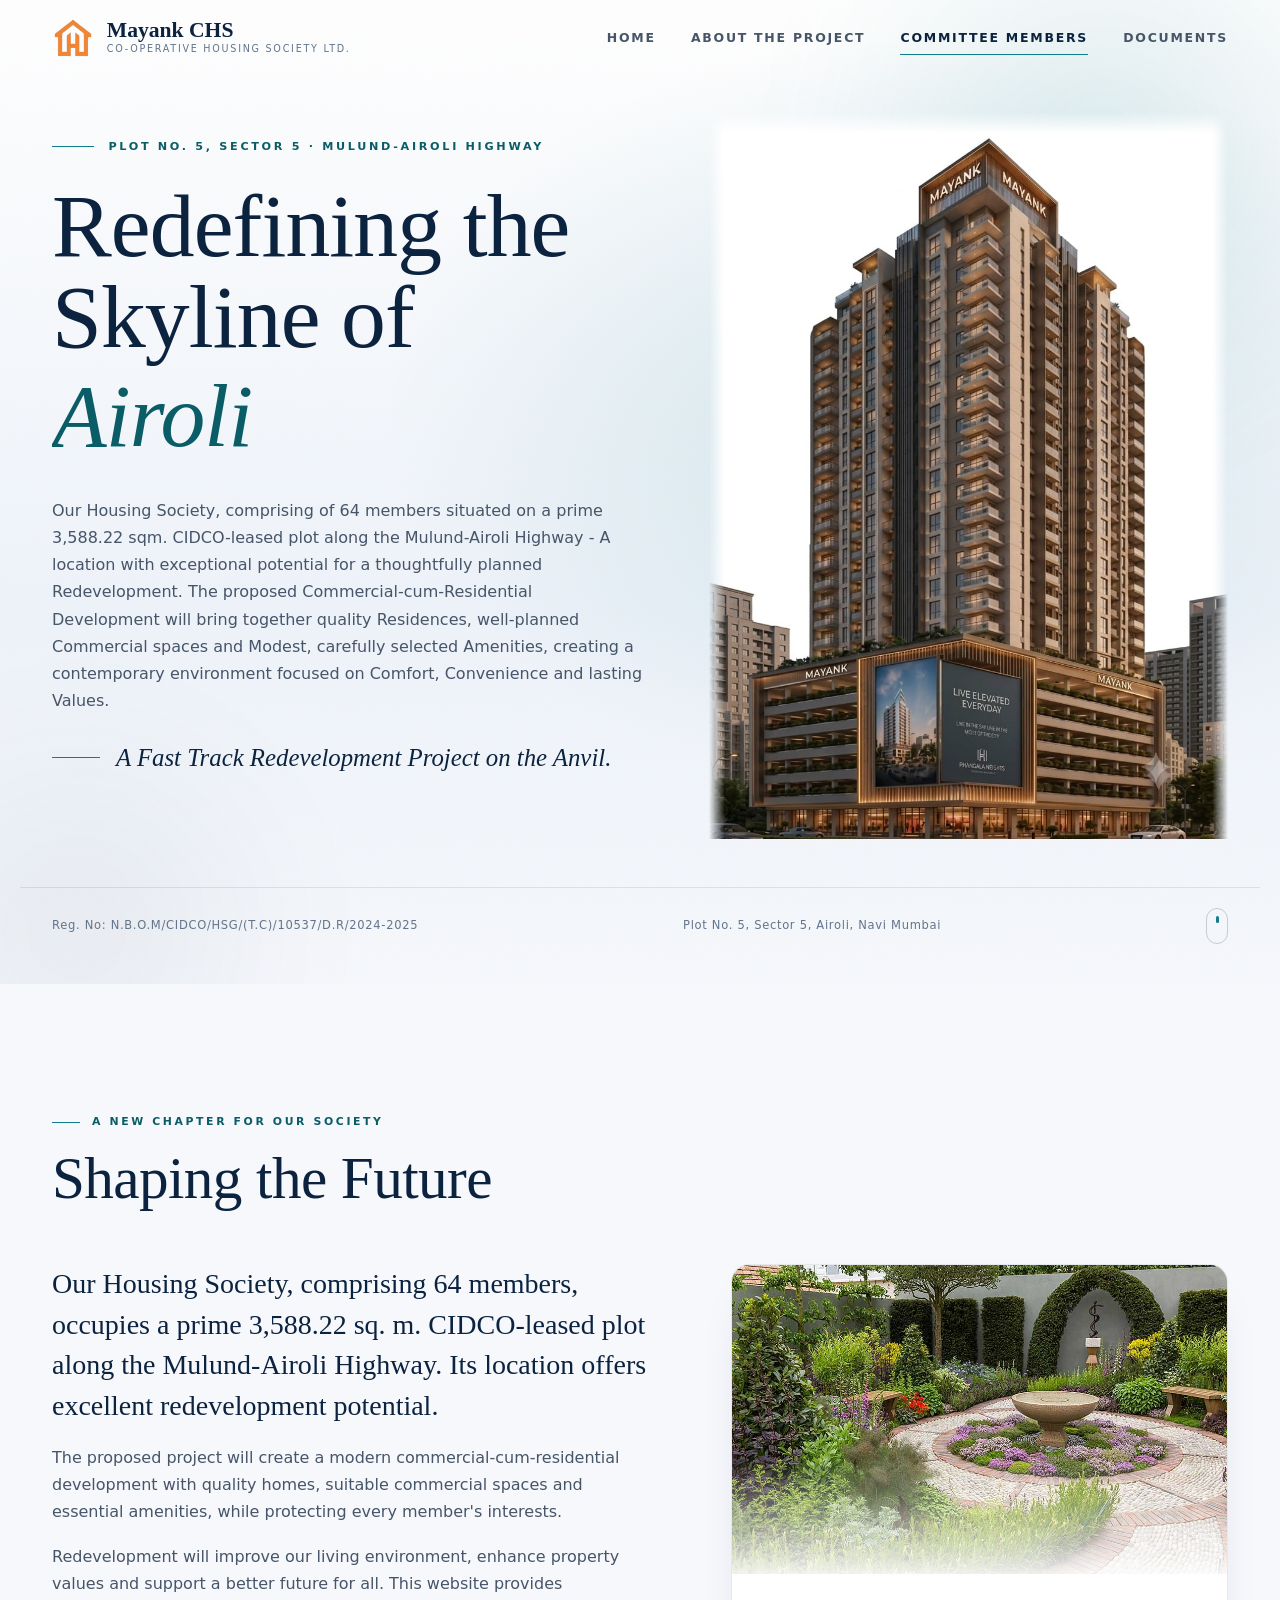
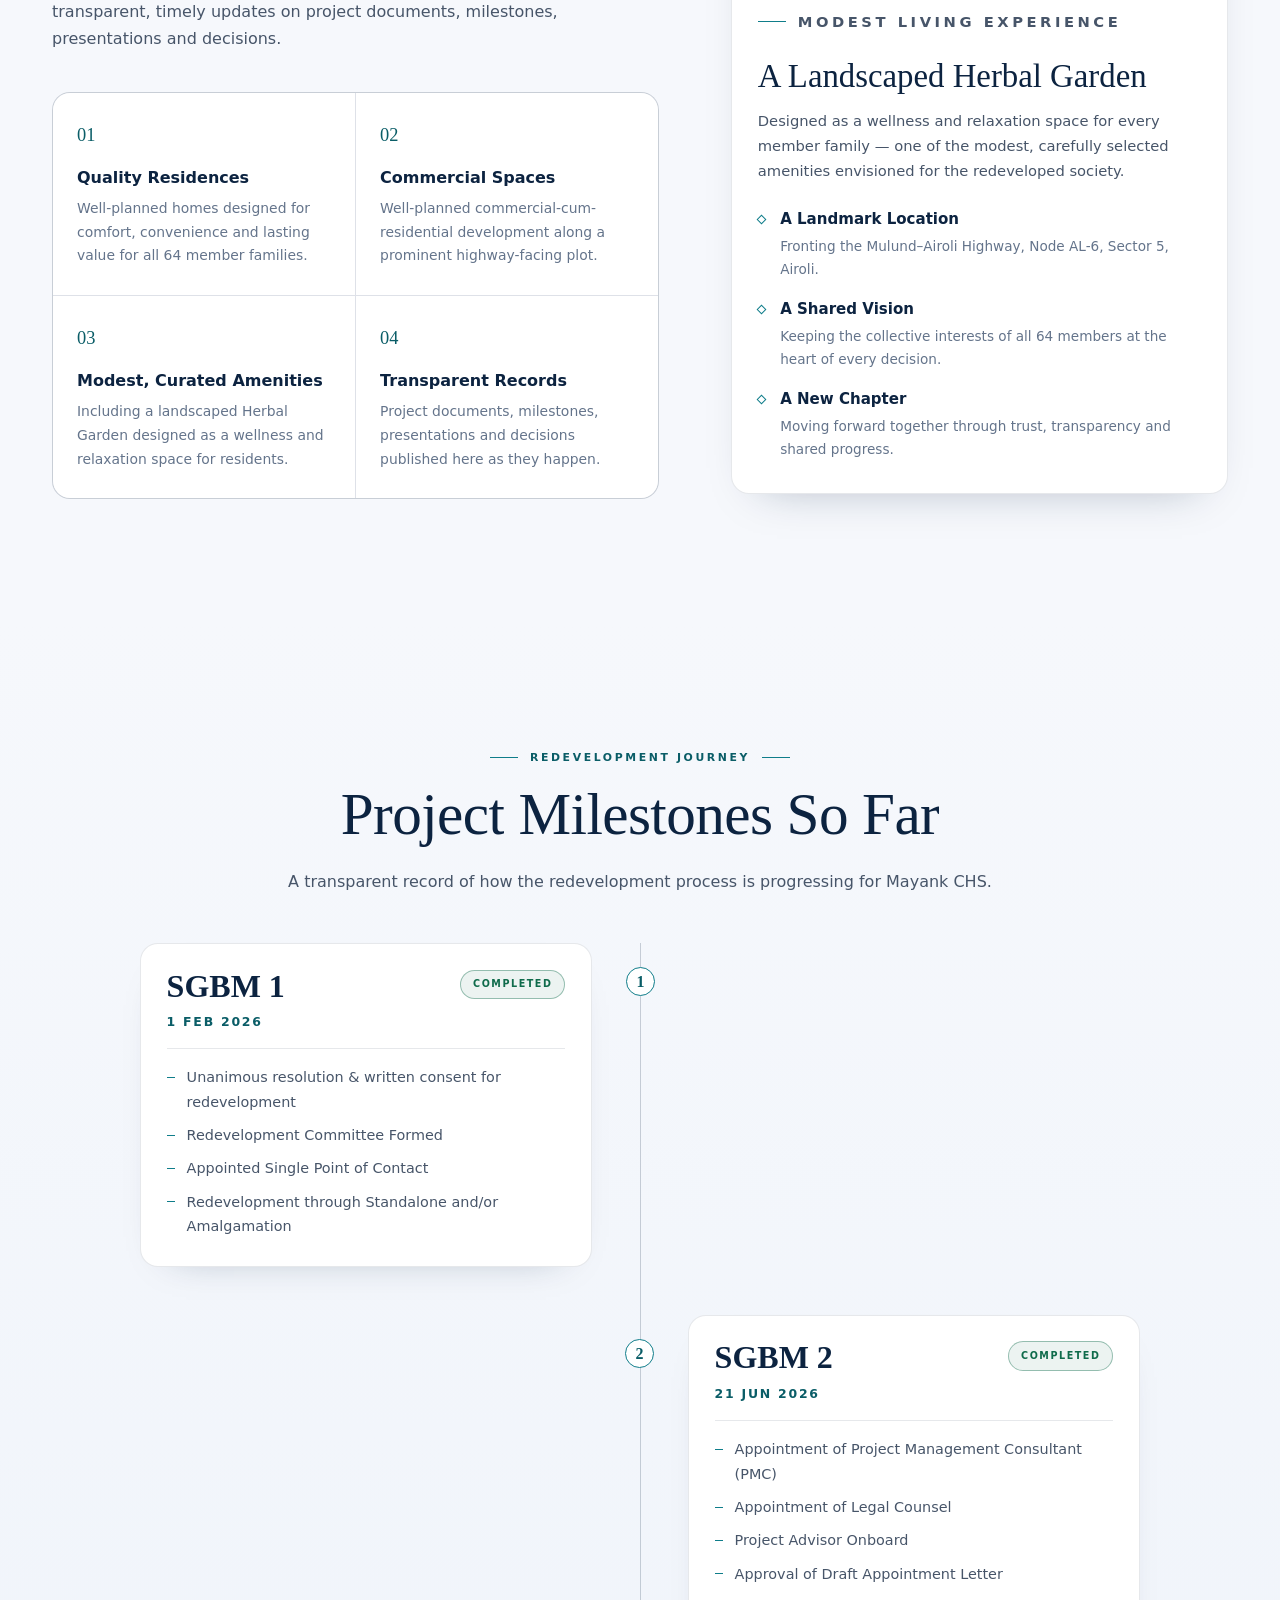
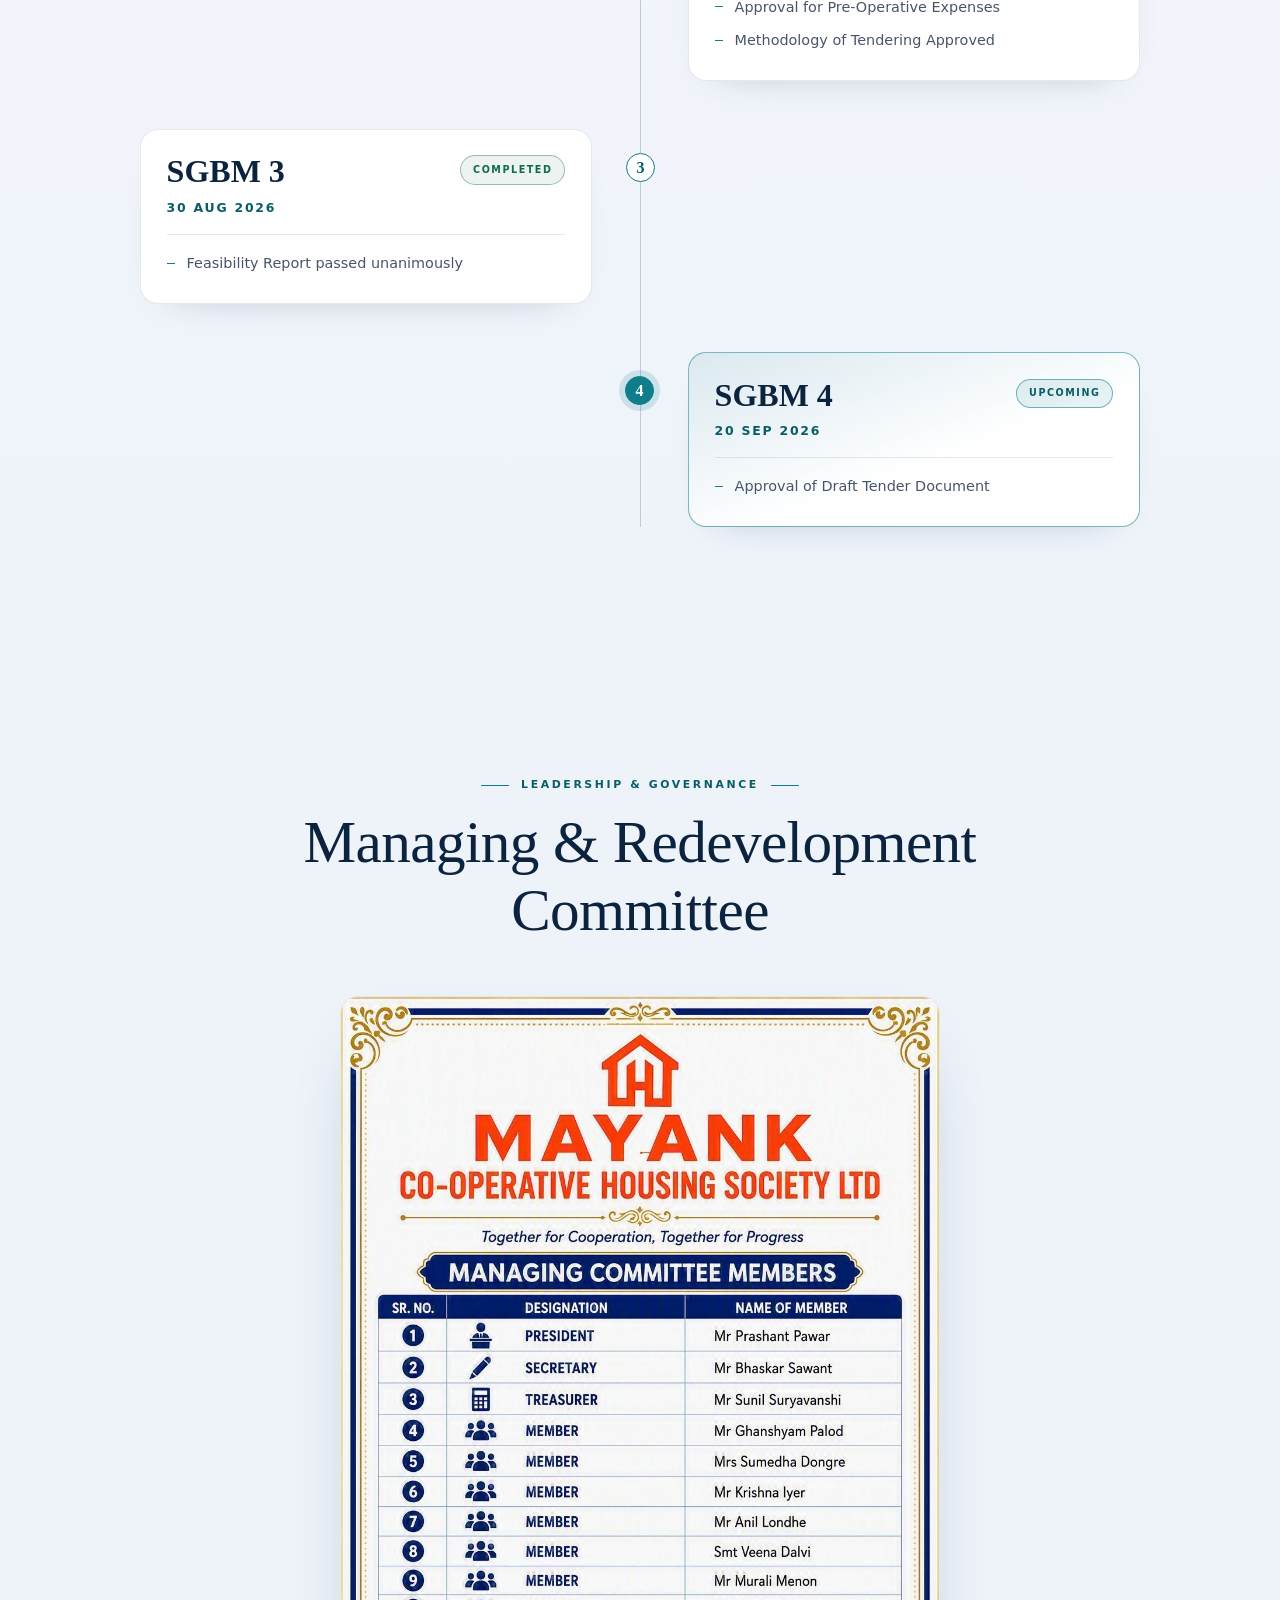
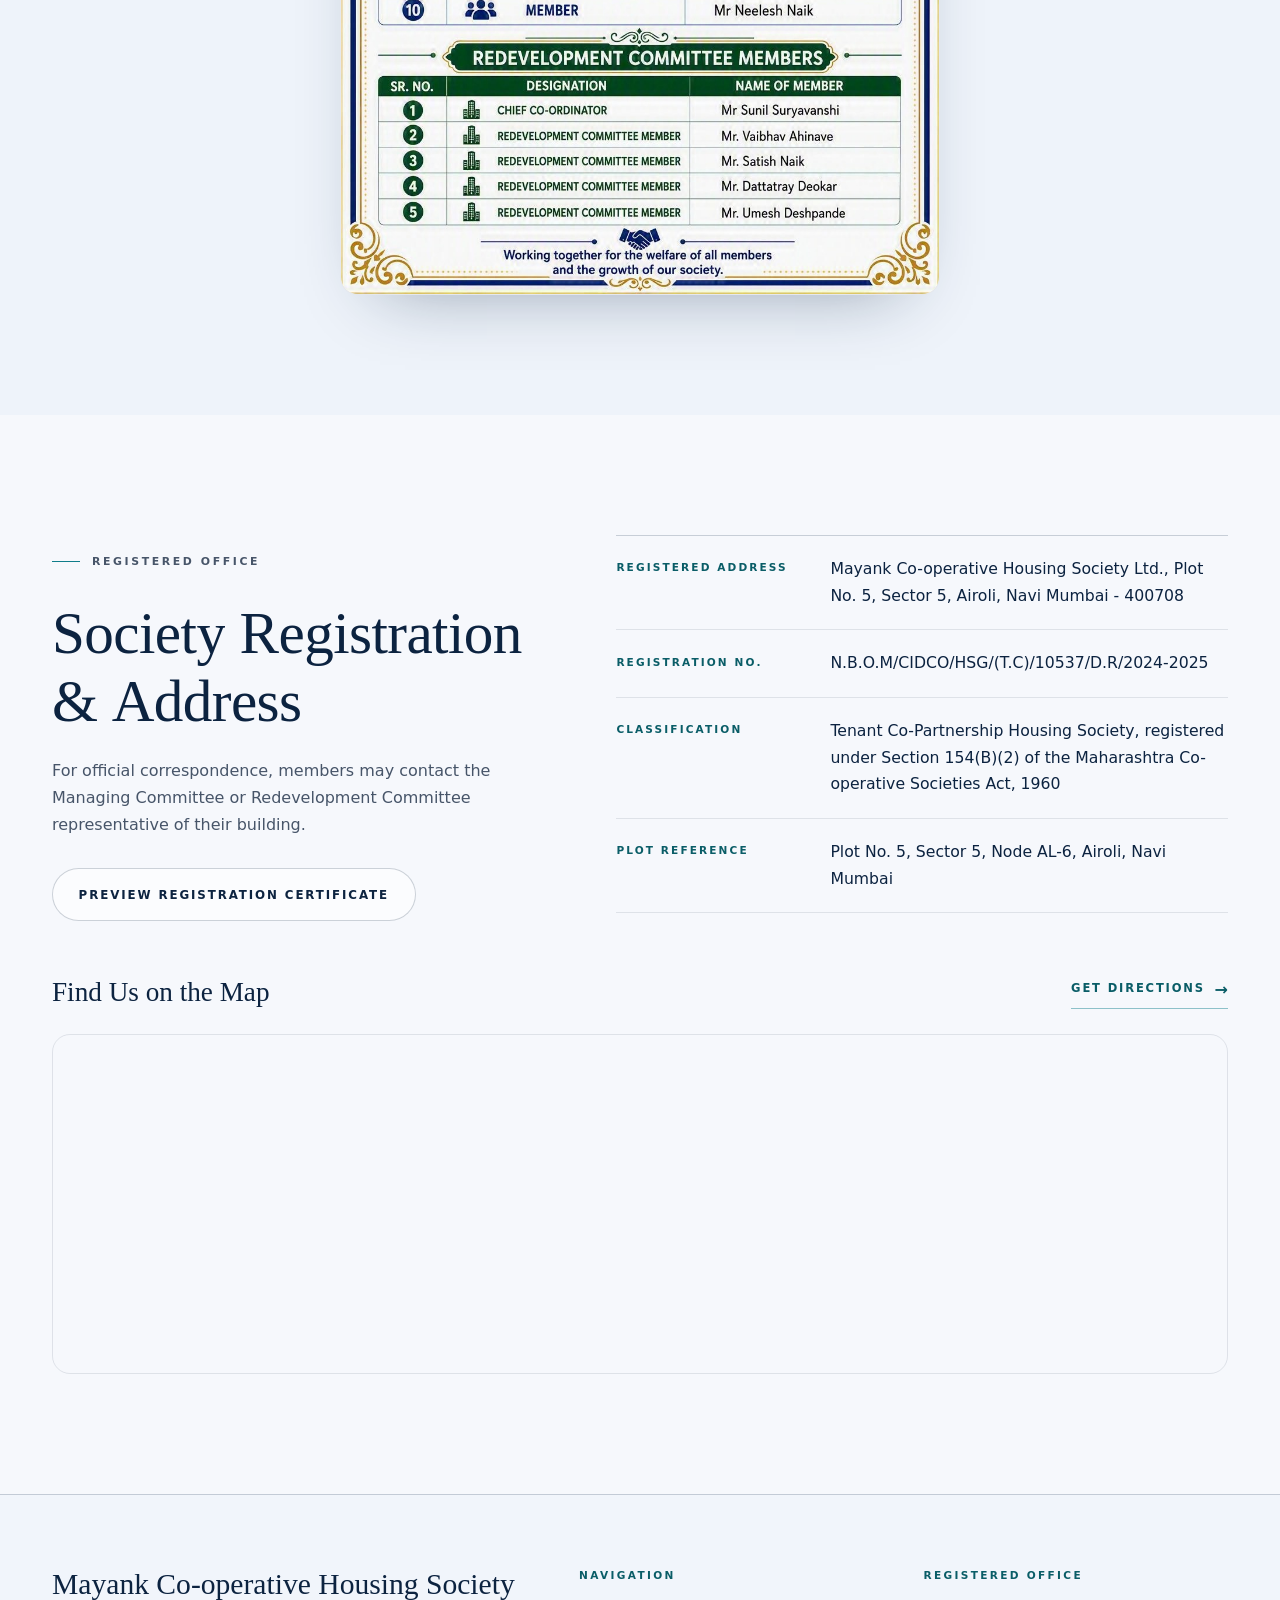
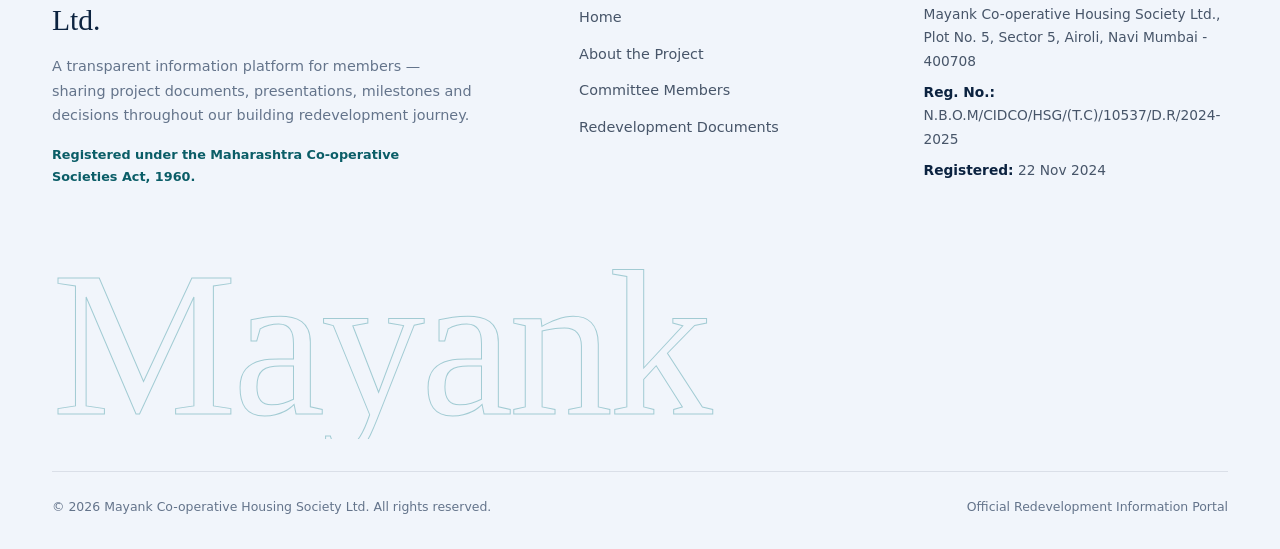
==== commit cd5e4f1d: "Add AAI NOC document, update hero building image and refine styles" ====
--- a/index.html
+++ b/index.html
@@ -81,11 +81,7 @@
       <div class="hero-visual">
         <div class="hero-figure" data-visible="home.hero.imageVisible" data-parallax="-0.08">
           <div class="hero-halo" aria-hidden="true"></div>
-          <img src="assets/images/mayank-building-hero.png" alt="Reference elevation view of the proposed Mayank CHS redevelopment tower" class="hero-image">
-          <p class="hero-caption">
-            <span class="dot" aria-hidden="true"></span>
-            <span data-content="home.hero.imageCaption">Reference View &middot; Proposed Redevelopment</span>
-          </p>
+          <img src="assets/images/mayank-building-hero.jpeg" alt="Reference elevation view of the proposed Mayank CHS redevelopment tower" class="hero-image">
         </div>
       </div>
     </div>
--- a/css/style.css
+++ b/css/style.css
@@ -255,15 +255,18 @@
 .hero-figure { position: relative; width: min(100%, 440px); will-change: transform; }
 @media (min-width: 1024px) { .hero-figure { width: min(100%, 520px); } }
 .hero-halo {
-  position: absolute; inset: 14% 4% 4%; z-index: -1;
-  background: radial-gradient(ellipse at 50% 60%, rgba(var(--accent-rgb), 0.25), transparent 66%);
-  filter: blur(34px);
+  display: none;
 }
 .hero-image {
   width: 100%; height: auto;
-  filter: drop-shadow(0 30px 50px rgba(12, 35, 64, 0.22));
-  -webkit-mask-image: linear-gradient(to bottom, #000 84%, transparent 100%);
-  mask-image: linear-gradient(to bottom, #000 84%, transparent 100%);
+  -webkit-mask-image:
+    linear-gradient(to bottom, transparent 0%, #000 3%, #000 100%),
+    linear-gradient(to right, transparent 0%, #000 3%, #000 97%, transparent 100%);
+  -webkit-mask-composite: source-in;
+  mask-image:
+    linear-gradient(to bottom, transparent 0%, #000 3%, #000 100%),
+    linear-gradient(to right, transparent 0%, #000 3%, #000 97%, transparent 100%);
+  mask-composite: intersect;
 }
 .js .hero-image { opacity: 0; transform: translateY(40px) scale(0.98); transition: opacity 1.5s var(--ease) 0.3s, transform 1.5s var(--ease) 0.3s; }
 .is-ready .hero-image { opacity: 1; transform: none; }
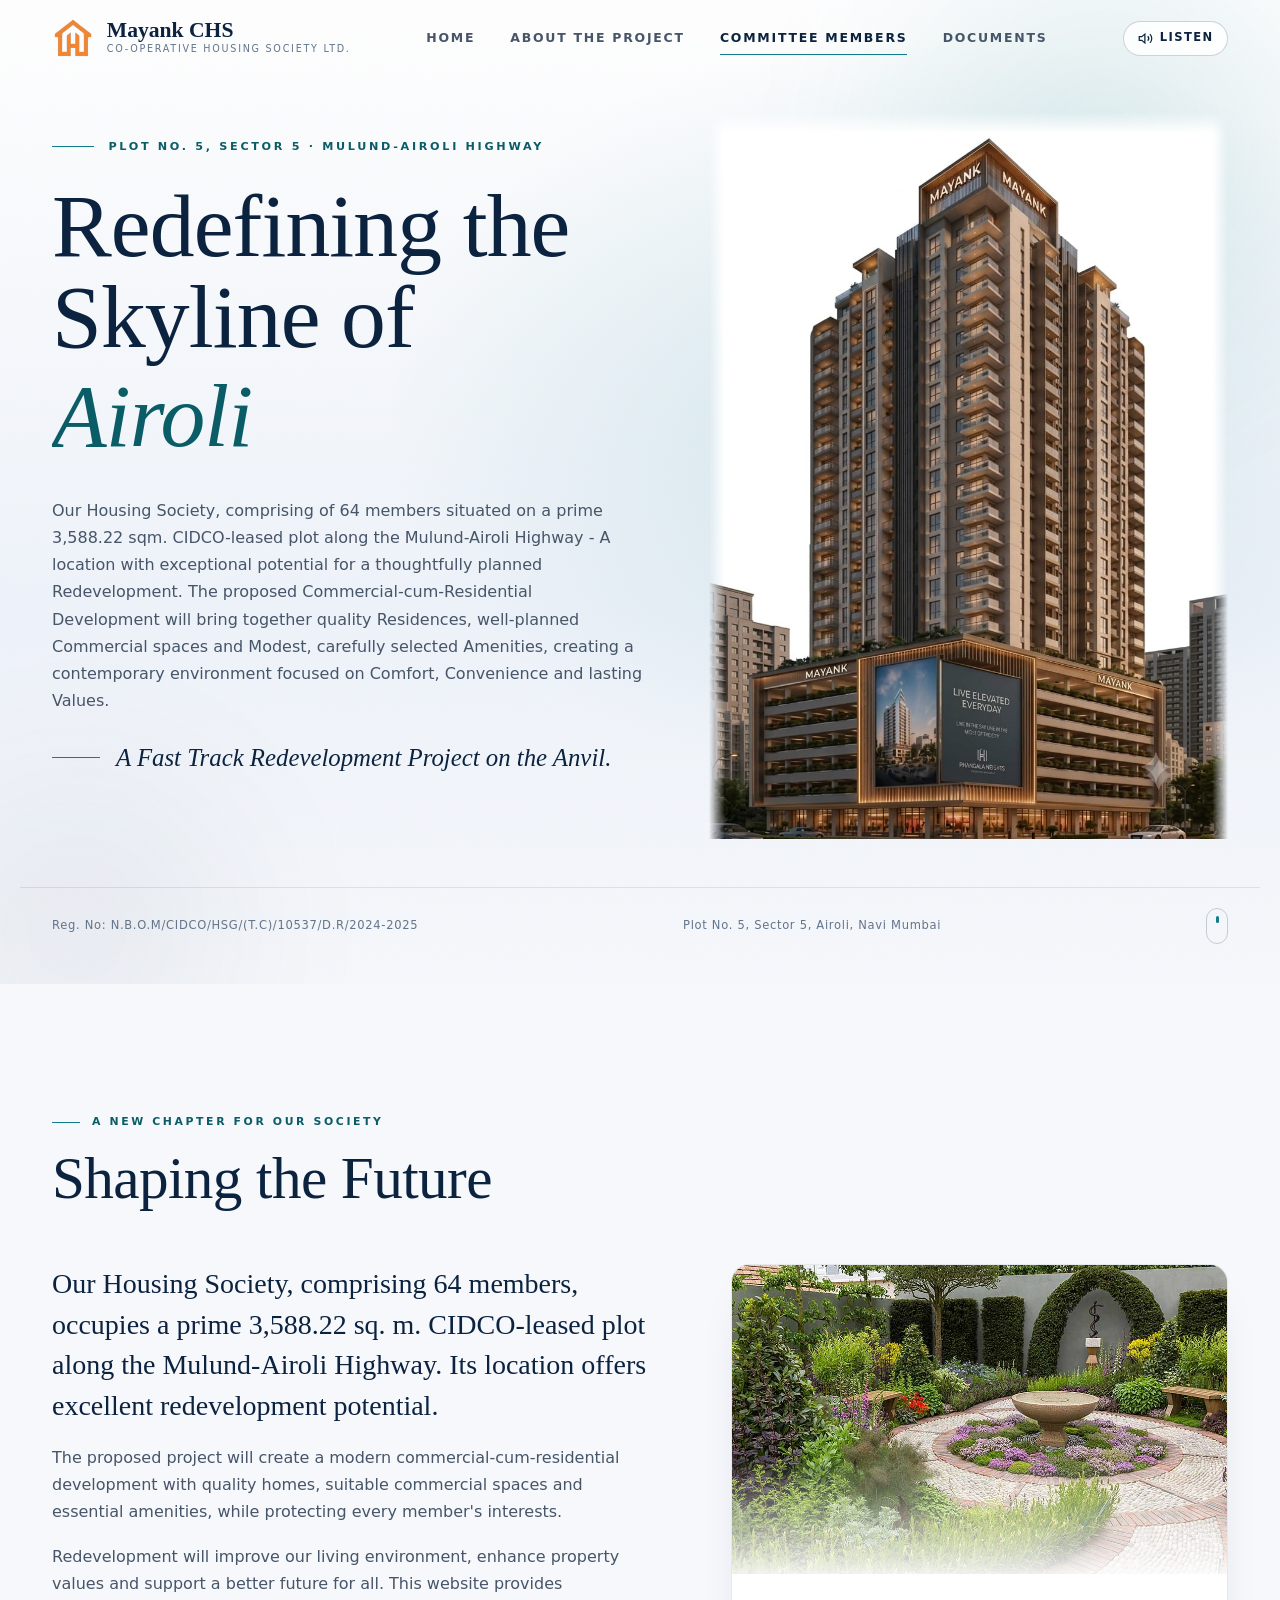
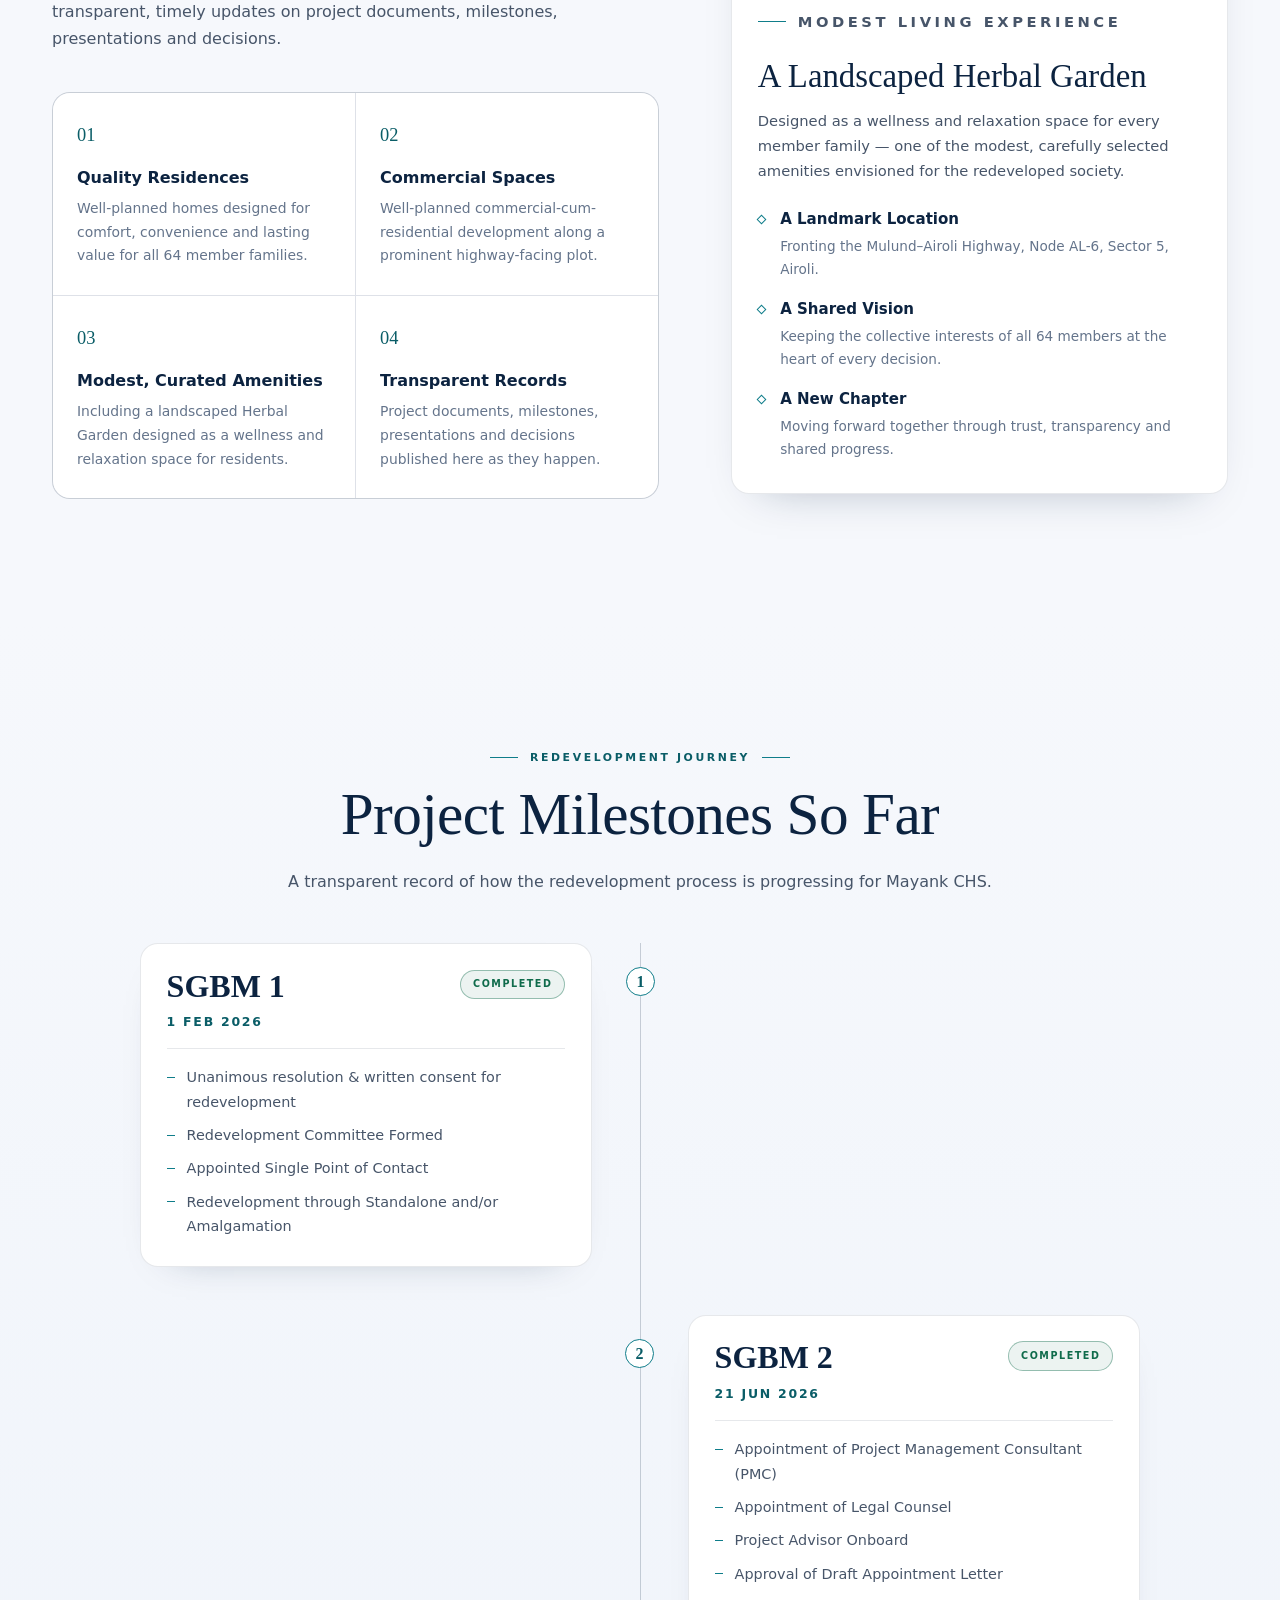
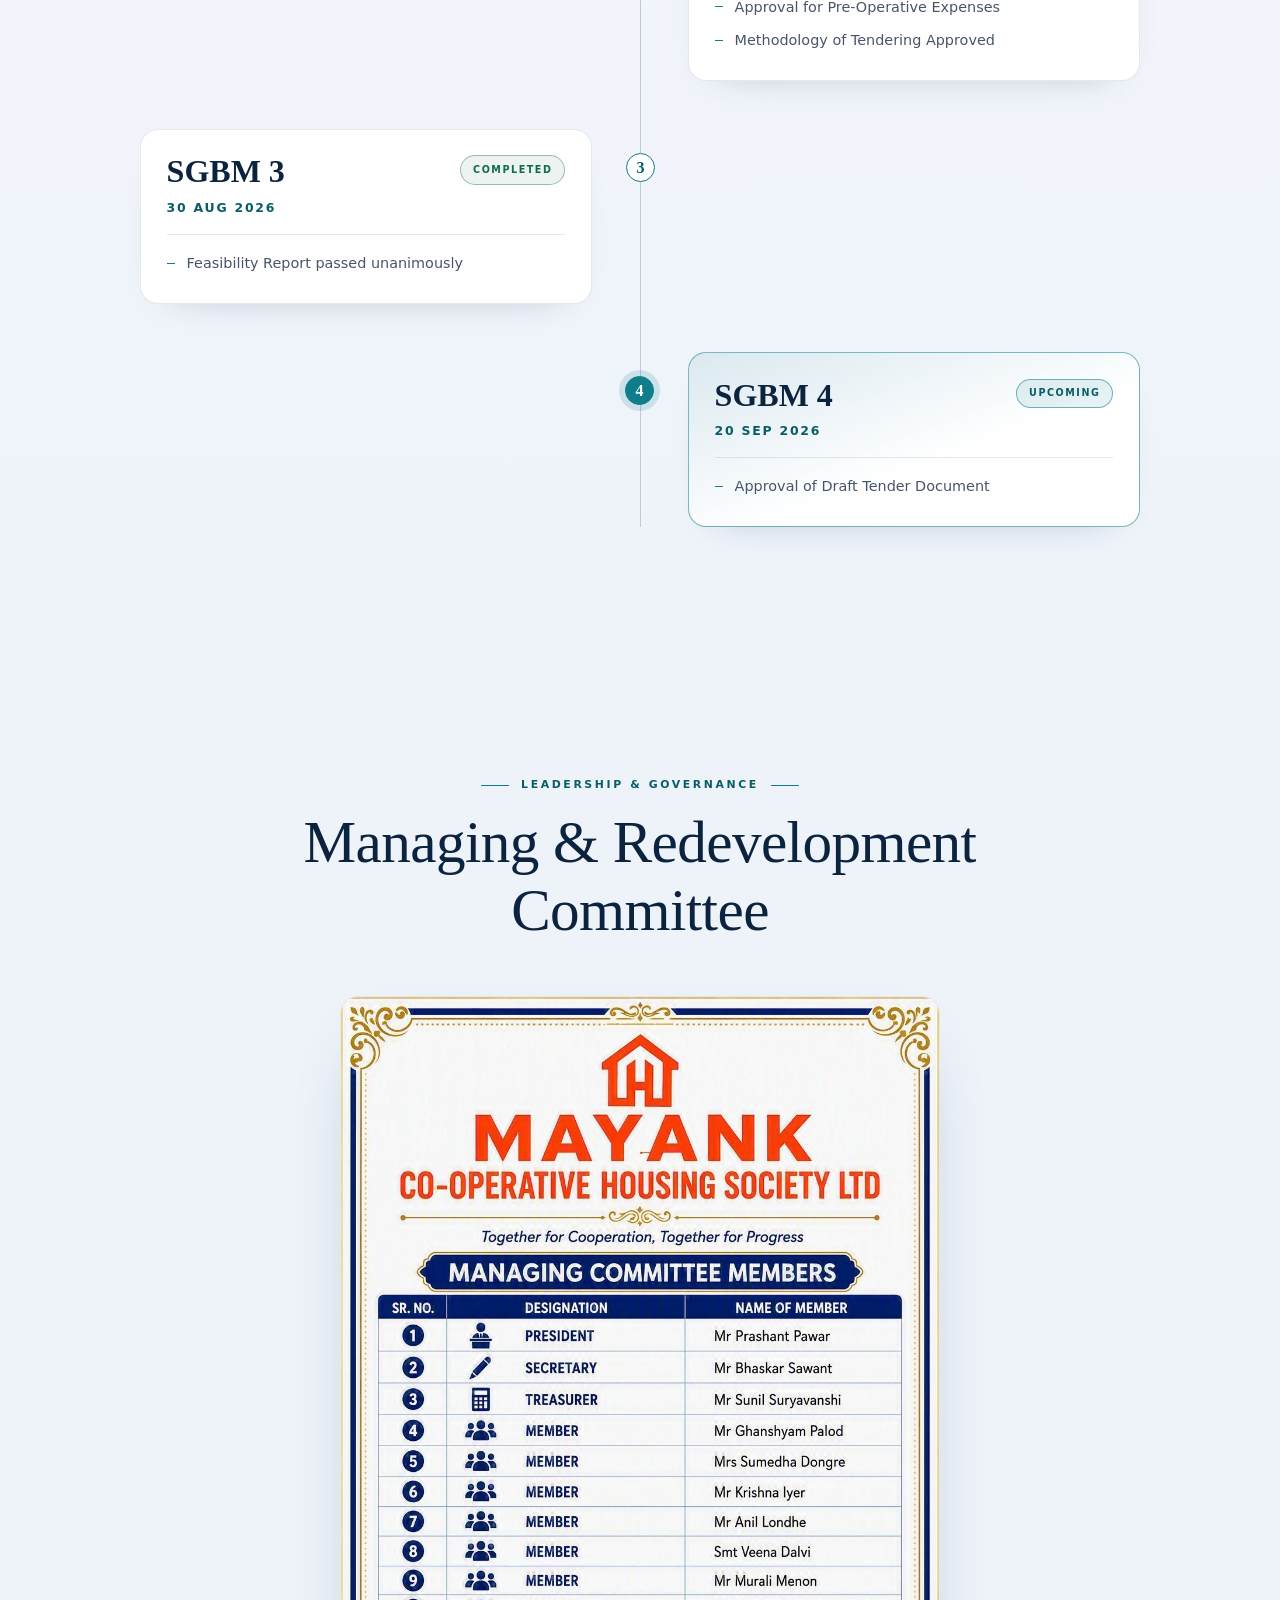
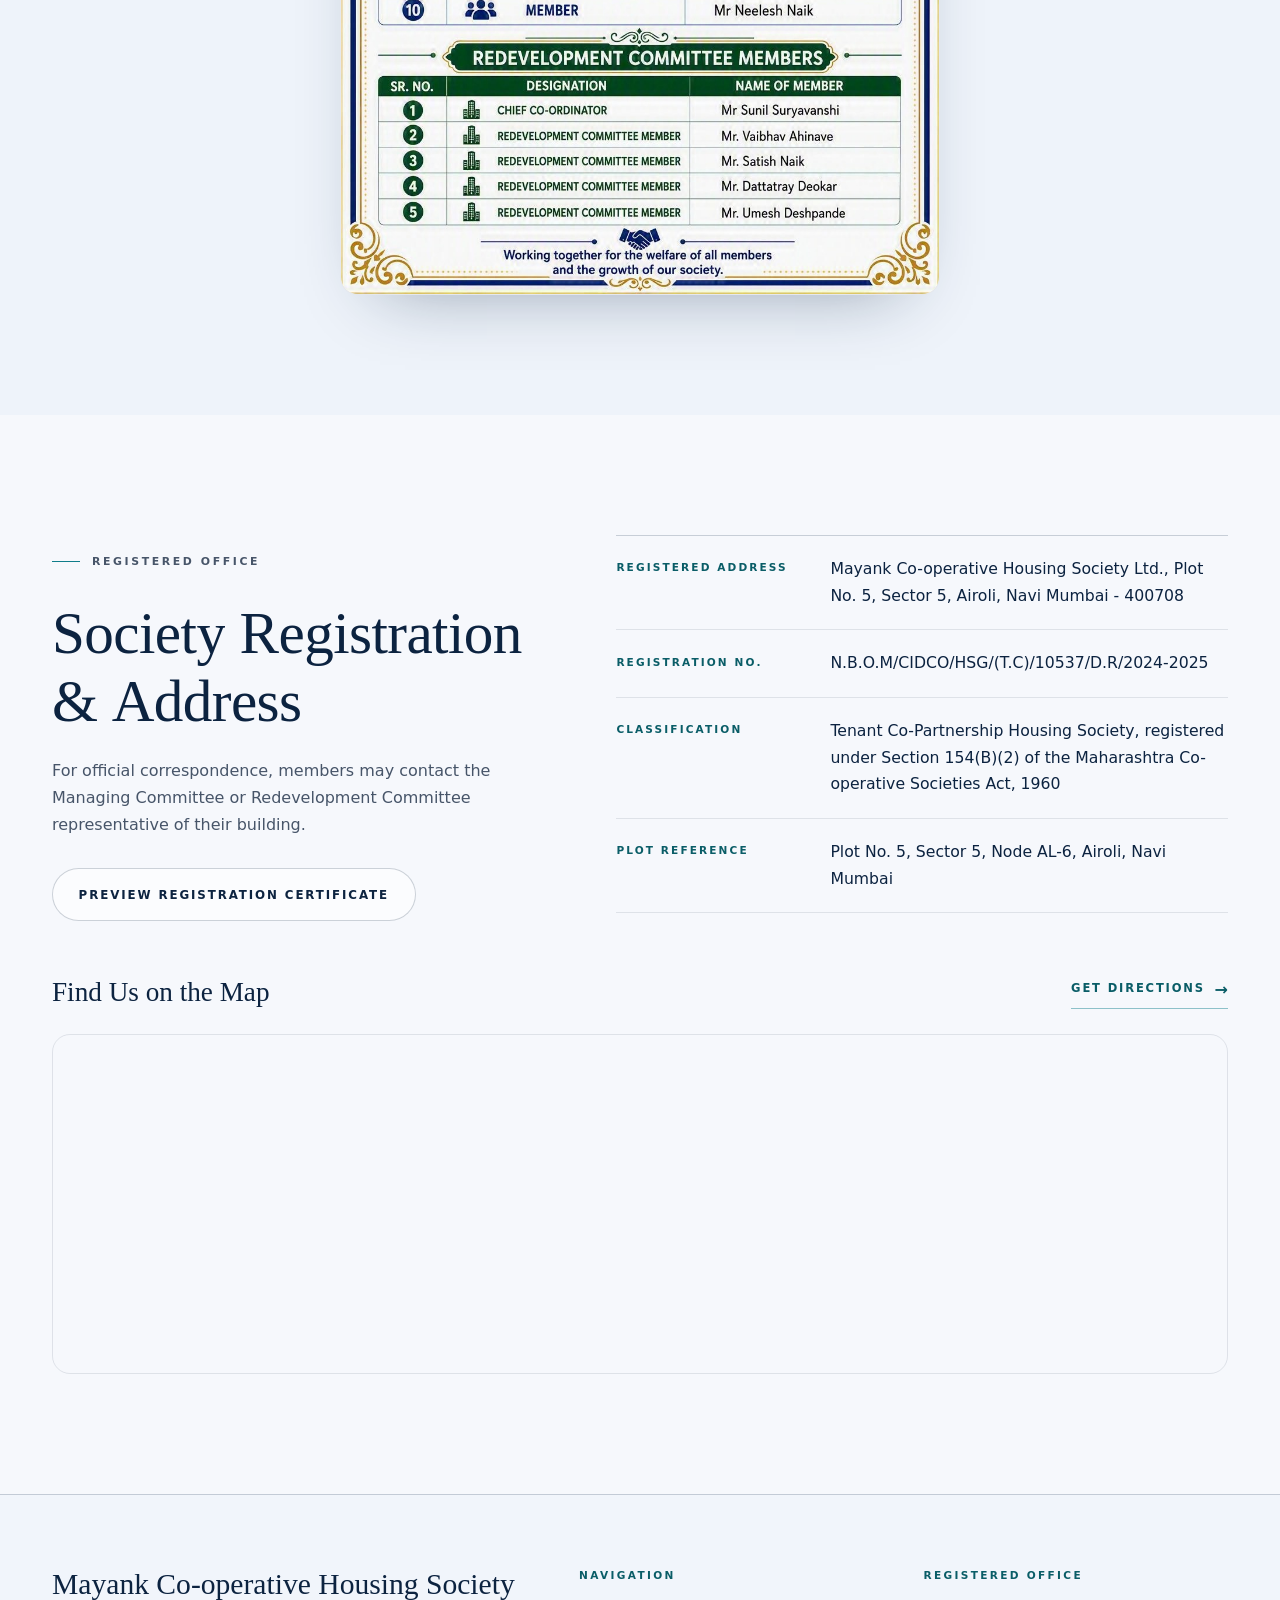
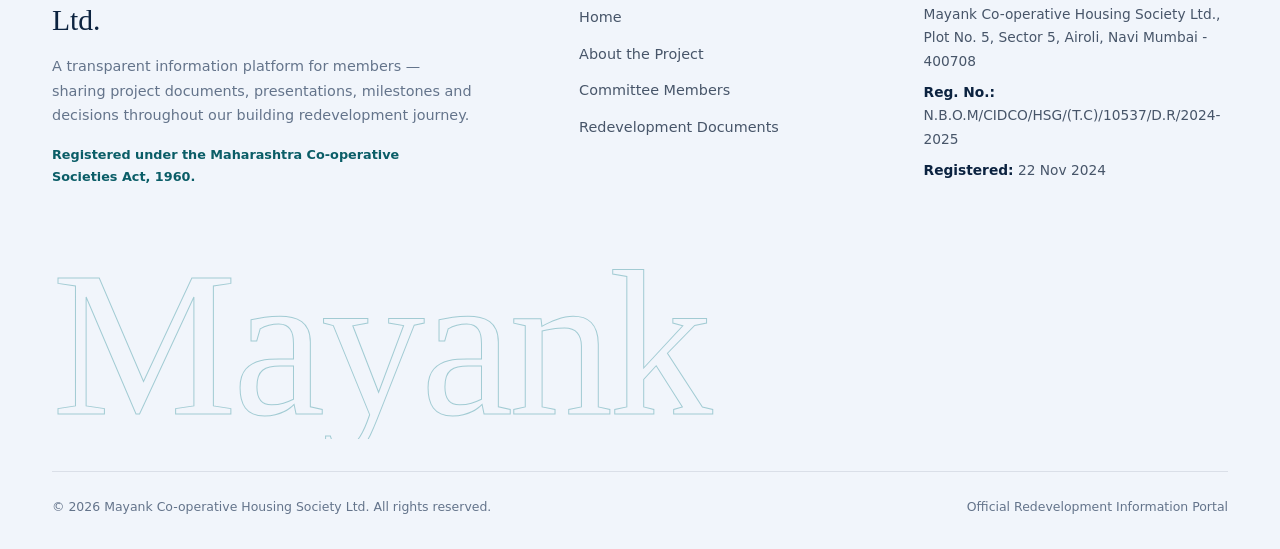
==== commit 6de57339: "Add text-to-voice narration with top nav Listen button and floating player" ====
--- a/index.html
+++ b/index.html
@@ -45,6 +45,14 @@
           <li><a href="documents.html" class="nav-link"><span data-content="home.nav.documents">Documents</span></a></li>
         </ul>
       </nav>
+
+      <button type="button" class="btn-listen" id="navListenBtn" aria-label="Listen to page" title="Listen to page narration">
+        <svg class="icon-speaker" width="15" height="15" viewBox="0 0 24 24" fill="none" stroke="currentColor" stroke-width="2" aria-hidden="true">
+          <polygon points="11 5 6 9 2 9 2 15 6 15 11 19 11 5"></polygon>
+          <path d="M19.07 4.93a10 10 0 0 1 0 14.14M15.54 8.46a5 5 0 0 1 0 7.07"></path>
+        </svg>
+        <span>Listen</span>
+      </button>
 
       <button class="mobile-toggle" aria-label="Toggle menu" aria-expanded="false" aria-controls="primaryNav">
         <span></span><span></span>
@@ -340,9 +348,35 @@
     <svg width="18" height="18" viewBox="0 0 24 24" fill="none" stroke="currentColor" stroke-width="2" aria-hidden="true"><line x1="12" y1="19" x2="12" y2="5"></line><polyline points="5 12 12 5 19 12"></polyline></svg>
   </button>
 
+  <!-- Floating Text-to-Voice Player -->
+  <aside class="tts-player" id="ttsFloatingPlayer" aria-hidden="true" role="region" aria-label="Audio Narration Player">
+    <div class="tts-player-inner">
+      <div class="tts-soundwave" id="ttsSoundWave" aria-hidden="true">
+        <span></span><span></span><span></span><span></span>
+      </div>
+
+      <div class="tts-meta">
+        <span class="tts-status" id="ttsStatusText">Reading: Overview</span>
+        <strong class="tts-section" id="ttsSectionTitle">Overview</strong>
+      </div>
+
+      <div class="tts-controls">
+        <button type="button" class="tts-btn tts-speed" id="ttsSpeedBtn" aria-label="Adjust narration speed" title="Narration Speed">1x</button>
+        <button type="button" class="tts-btn tts-play-pause" id="ttsPlayPauseBtn" aria-label="Pause narration" title="Pause / Resume">
+          <svg class="icon-play" width="16" height="16" viewBox="0 0 24 24" fill="currentColor"><polygon points="5 3 19 12 5 21 5 3"></polygon></svg>
+          <svg class="icon-pause" width="16" height="16" viewBox="0 0 24 24" fill="currentColor" style="display: none;"><rect x="6" y="4" width="4" height="16"></rect><rect x="14" y="4" width="4" height="16"></rect></svg>
+        </button>
+        <button type="button" class="tts-btn tts-stop" id="ttsStopBtn" aria-label="Stop narration" title="Stop Narration">
+          <svg width="13" height="13" viewBox="0 0 24 24" fill="currentColor"><rect x="4" y="4" width="16" height="16" rx="2"></rect></svg>
+        </button>
+      </div>
+    </div>
+  </aside>
+
   <script src="js/store.js"></script>
   <script src="js/main.js"></script>
   <script src="js/effects.js"></script>
+  <script src="js/tts.js"></script>
   <script>document.getElementById('currentYear').textContent = new Date().getFullYear();</script>
 </body>
 </html>
--- a/css/style.css
+++ b/css/style.css
@@ -577,7 +577,196 @@
 .modal-footer { display: flex; justify-content: flex-end; padding: 0.8rem 1.3rem; border-top: 1px solid var(--line); }
 .modal-footer .btn { padding: 0.65rem 1.2rem; }
 @keyframes fadeIn { from { opacity: 0; } }
-@keyframes rise { from { opacity: 0; transform: translateY(24px) scale(0.98); } }
+/* -------------------------------------------------------- text-to-speech */
+.btn-listen {
+  display: inline-flex;
+  align-items: center;
+  gap: 0.45rem;
+  padding: 0.42rem 0.85rem;
+  border-radius: 999px;
+  border: 1px solid var(--line-strong);
+  background: rgba(255, 255, 255, 0.85);
+  font-size: 0.72rem;
+  font-weight: 700;
+  letter-spacing: 0.12em;
+  text-transform: uppercase;
+  color: var(--text);
+  cursor: pointer;
+  transition: all 0.3s var(--ease);
+}
+.btn-listen:hover {
+  border-color: var(--accent);
+  color: var(--accent-2);
+  background: #ffffff;
+  transform: translateY(-1px);
+  box-shadow: 0 4px 12px rgba(var(--accent-rgb), 0.15);
+}
+.btn-listen.active {
+  background: var(--text);
+  color: #ffffff;
+  border-color: var(--text);
+}
+.btn-listen.active svg {
+  color: var(--accent);
+  animation: pulseIcon 1.2s ease-in-out infinite alternate;
+}
+@keyframes pulseIcon {
+  from { transform: scale(1); }
+  to { transform: scale(1.18); }
+}
+
+/* Floating Audio Player */
+.tts-player {
+  position: fixed;
+  bottom: 24px;
+  right: 24px;
+  z-index: 1500;
+  transform: translateY(120%);
+  opacity: 0;
+  pointer-events: none;
+  transition: transform 0.45s var(--ease), opacity 0.35s ease;
+}
+.tts-player.is-active {
+  transform: translateY(0);
+  opacity: 1;
+  pointer-events: auto;
+}
+.tts-player-inner {
+  display: flex;
+  align-items: center;
+  gap: 1rem;
+  padding: 0.65rem 1.1rem;
+  background: rgba(255, 255, 255, 0.95);
+  -webkit-backdrop-filter: blur(16px) saturate(140%);
+  backdrop-filter: blur(16px) saturate(140%);
+  border: 1px solid var(--accent);
+  border-radius: 999px;
+  box-shadow: 0 16px 36px -8px rgba(12, 35, 64, 0.22), 0 0 0 1px rgba(var(--accent-rgb), 0.25);
+}
+
+.tts-soundwave {
+  display: flex;
+  align-items: center;
+  gap: 3px;
+  height: 20px;
+  padding: 0 2px;
+}
+.tts-soundwave span {
+  display: block;
+  width: 3px;
+  height: 5px;
+  border-radius: 2px;
+  background: var(--accent-2);
+  transition: height 0.2s;
+}
+.tts-soundwave.is-playing span:nth-child(1) { animation: wave 0.8s ease-in-out infinite 0.1s alternate; }
+.tts-soundwave.is-playing span:nth-child(2) { animation: wave 0.8s ease-in-out infinite 0.3s alternate; }
+.tts-soundwave.is-playing span:nth-child(3) { animation: wave 0.8s ease-in-out infinite 0.15s alternate; }
+.tts-soundwave.is-playing span:nth-child(4) { animation: wave 0.8s ease-in-out infinite 0.4s alternate; }
+
+@keyframes wave {
+  from { height: 4px; }
+  to { height: 18px; }
+}
+
+.tts-meta {
+  display: flex;
+  flex-direction: column;
+  min-width: 120px;
+  max-width: 200px;
+}
+.tts-status {
+  font-size: 0.62rem;
+  font-weight: 600;
+  letter-spacing: 0.08em;
+  text-transform: uppercase;
+  color: var(--soft);
+  white-space: nowrap;
+  overflow: hidden;
+  text-overflow: ellipsis;
+}
+.tts-section {
+  font-family: var(--serif);
+  font-size: 0.95rem;
+  font-weight: 600;
+  color: var(--text);
+  line-height: 1.1;
+  white-space: nowrap;
+  overflow: hidden;
+  text-overflow: ellipsis;
+}
+
+.tts-controls {
+  display: flex;
+  align-items: center;
+  gap: 0.5rem;
+}
+.tts-btn {
+  display: grid;
+  place-items: center;
+  border: 0;
+  background: transparent;
+  cursor: pointer;
+  transition: all 0.25s var(--ease);
+}
+.tts-speed {
+  font-size: 0.68rem;
+  font-weight: 700;
+  color: var(--muted);
+  padding: 0.3rem 0.55rem;
+  border-radius: 6px;
+  border: 1px solid var(--line);
+  background: rgba(246, 248, 252, 0.8);
+}
+.tts-speed:hover {
+  color: var(--text);
+  border-color: var(--accent);
+}
+.tts-play-pause {
+  width: 34px;
+  height: 34px;
+  border-radius: 50%;
+  background: var(--text);
+  color: #ffffff;
+}
+.tts-play-pause:hover {
+  background: var(--accent-2);
+  transform: scale(1.06);
+}
+.tts-stop {
+  width: 30px;
+  height: 30px;
+  border-radius: 50%;
+  background: rgba(12, 35, 64, 0.08);
+  color: var(--text);
+}
+.tts-stop:hover {
+  background: rgba(180, 40, 40, 0.12);
+  color: #c02626;
+  transform: scale(1.06);
+}
+
+/* Subtle Active Section Highlight */
+.tts-active-section {
+  position: relative;
+  transition: box-shadow 0.6s var(--ease);
+  box-shadow: 0 0 0 2px rgba(var(--accent-rgb), 0.4), 0 16px 40px -12px rgba(var(--accent-rgb), 0.18);
+  border-radius: var(--radius-lg);
+}
+
+@media (max-width: 640px) {
+  .tts-player {
+    left: 16px;
+    right: 16px;
+    bottom: 16px;
+  }
+  .tts-player-inner {
+    justify-content: space-between;
+  }
+  .tts-meta {
+    max-width: 140px;
+  }
+}
 
 /* ---------------------------------------------------------- reduced motion */
 @media (prefers-reduced-motion: reduce) {
